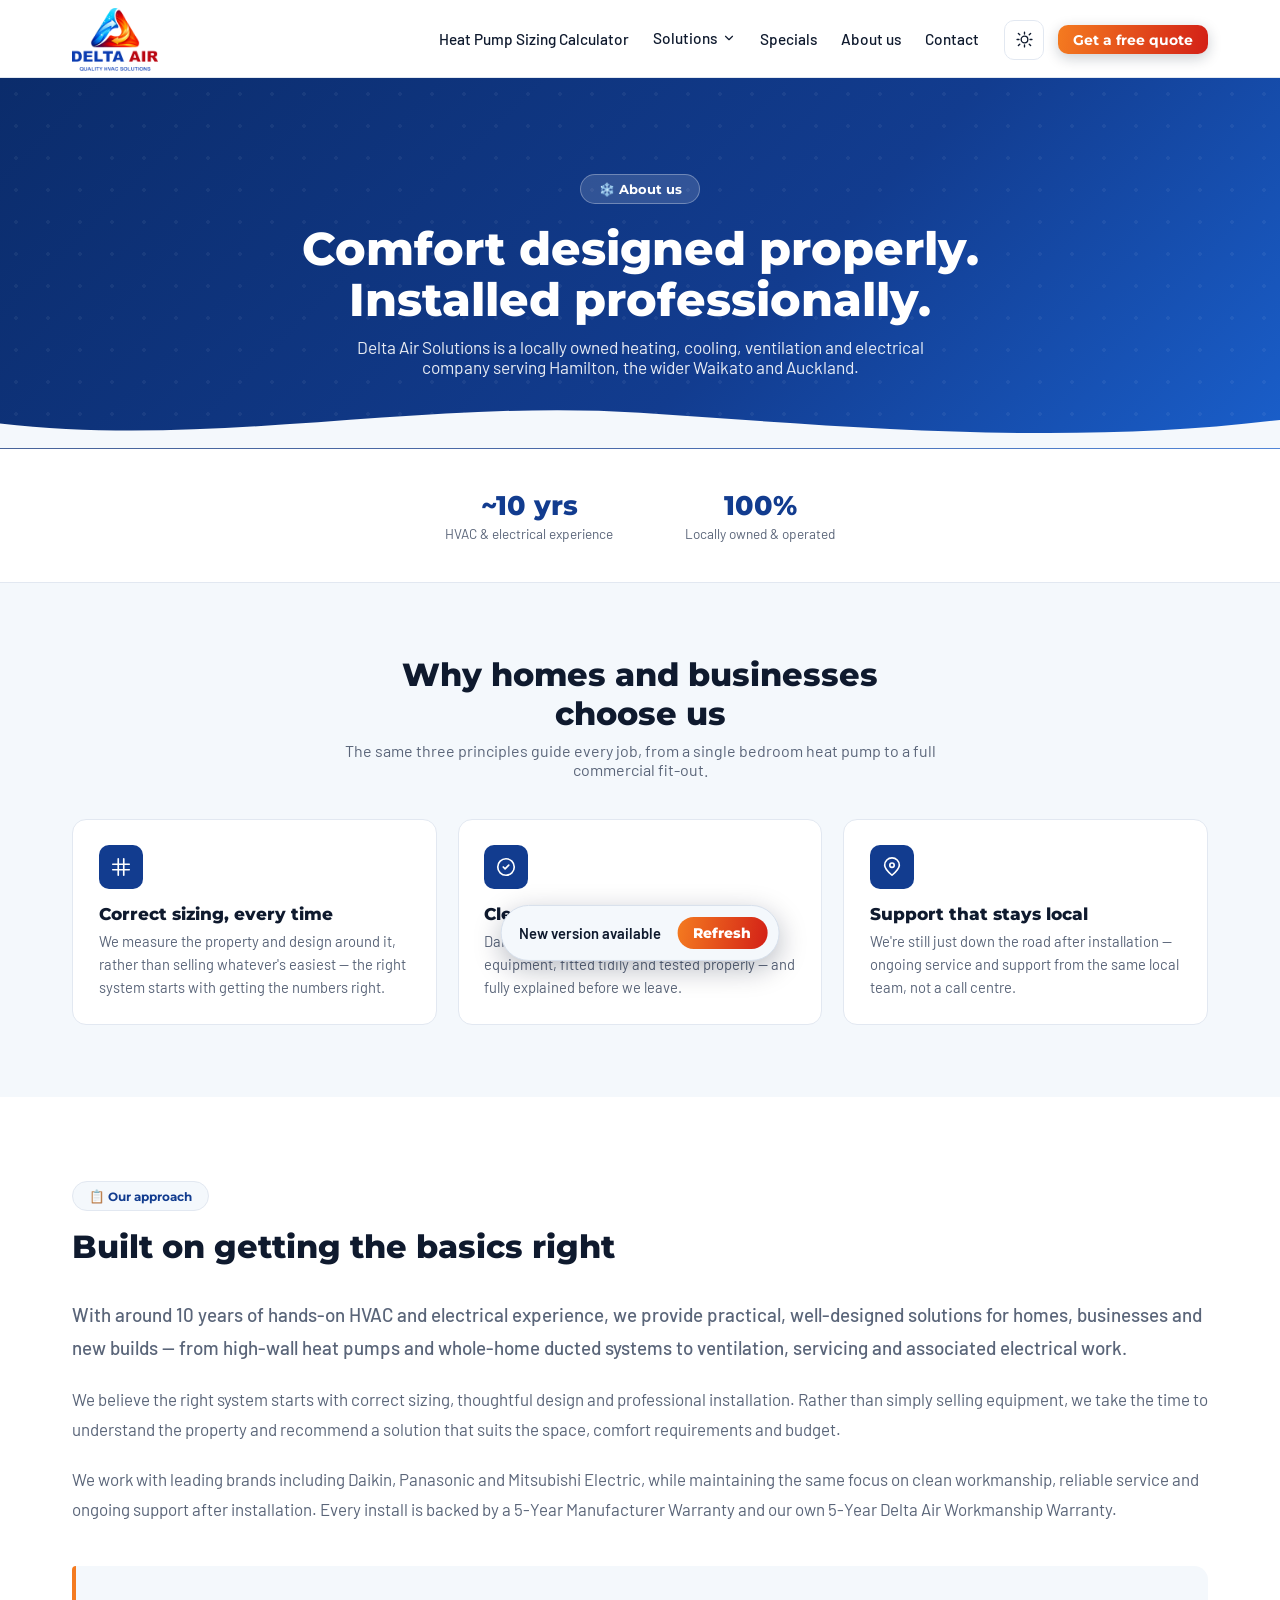
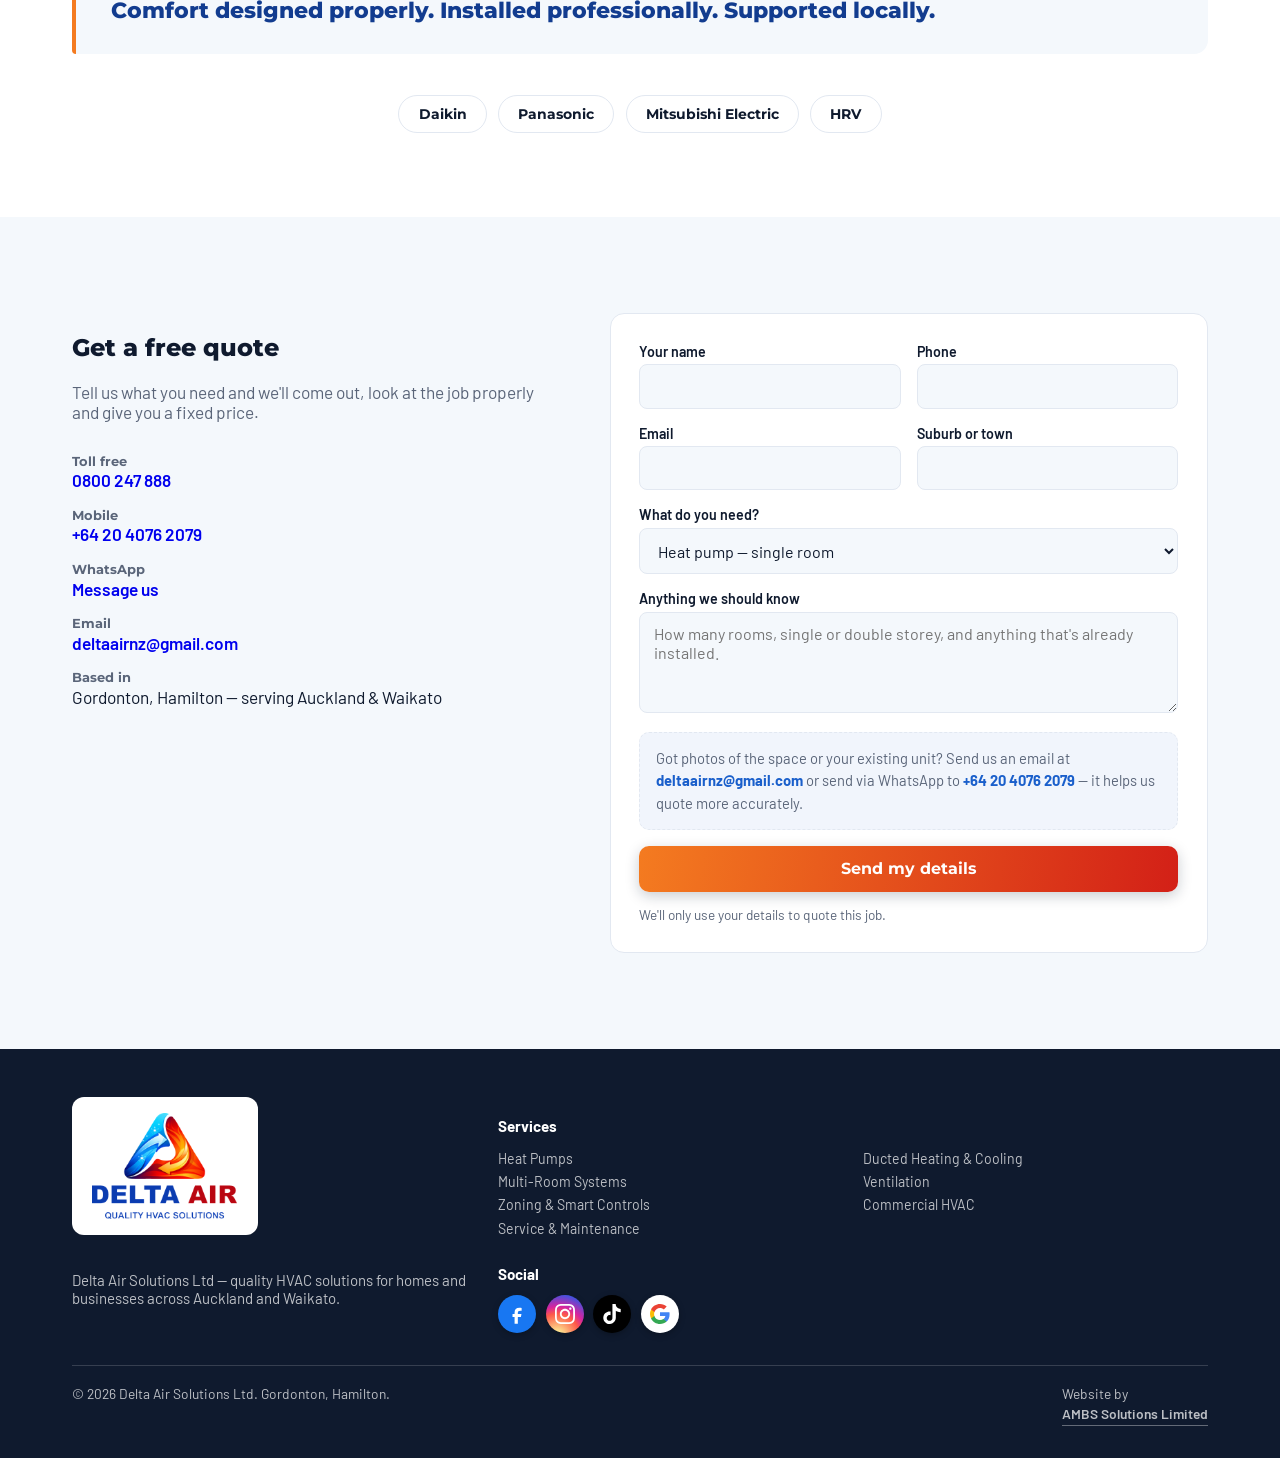
==== about.html @ 7c29ee6e "Add files via upload" ====
<!DOCTYPE html>
<html lang="en">
<head>
<meta charset="UTF-8">
<meta name="viewport" content="width=device-width, initial-scale=1.0, viewport-fit=cover">
<title>About Delta Air Solutions — Local HVAC Experts, Auckland & Waikato</title>
<meta name="description" content="Locally owned heating, cooling and ventilation company serving Hamilton, the wider Waikato and Auckland. Correct sizing, clean installs and local support.">
<link rel="preconnect" href="https://fonts.googleapis.com">
<link rel="preconnect" href="https://fonts.gstatic.com" crossorigin>
<link href="https://fonts.googleapis.com/css2?family=Montserrat:wght@600;700;800&family=Barlow:wght@400;500;600;700&display=swap" rel="stylesheet">
<link rel="icon" type="image/png" href="[data-uri]">
<link rel="apple-touch-icon" href="[data-uri]">
<style>
  :root{
    --ink:#0F1A2E; --muted:#5A6579; --bg:#F4F8FC; --card:#FFFFFF; --line:#E2E8F1;
    /* These three were declared ONLY inside the dark-mode blocks, so in light
       mode they resolved to nothing: the footer lost its navy background and
       its white text landed on the near-white page, and 33 surface usages had
       no colour. Light values must exist in the base :root, as on index. */
    --footer:#0F1A2E; --surface:#FFFFFF; --surface-2:#F4F8FC;
    --blue-900:#0B2C6B; --blue-800:#123C8F; --blue-600:#1A5FCB; --blue-400:#4FB2EE;
    --red-600:#D32017; --orange-500:#F47B20; --orange-400:#FBA01C;
  }
  *{box-sizing:border-box}
  /* height:100% caps the page at the viewport and breaks position:sticky
     on the header and promo bar — min-height keeps the layout intent. */
  html,body{min-height:100%}
  body{margin:0;background:var(--bg);color:var(--ink);font-family:'Barlow',system-ui,-apple-system,sans-serif;-webkit-font-smoothing:antialiased}
  h1,h2,h3{font-family:'Montserrat',system-ui,sans-serif;font-weight:800}
  .wrap{max-width:900px;margin:0 auto;padding:0 22px}
  .wrap--narrow{max-width:720px}

  .topbar{display:flex;align-items:center;justify-content:space-between;padding:1rem 1.2rem;background:#fff;border-bottom:1px solid var(--line)}
  .topbar .brand{display:flex;align-items:center;gap:.6rem;text-decoration:none;color:var(--ink);font-family:'Montserrat',sans-serif;font-weight:800;font-size:1.05rem}
  .topbar .brand img{width:32px;height:32px;border-radius:6px}
  .topbar .home-link{font-family:'Montserrat',sans-serif;font-weight:700;font-size:.88rem;color:var(--blue-600);text-decoration:none}
  .topbar .home-link:hover{text-decoration:underline}

  /* Hero */
  .about-hero{position:relative;overflow:hidden;background:linear-gradient(135deg,var(--blue-900),var(--blue-800) 60%,var(--blue-600));color:#fff;padding:clamp(56px,9vw,96px) 0 clamp(50px,7vw,72px);text-align:center}
  .about-hero__decor{position:absolute;inset:0;background-image:radial-gradient(rgba(255,255,255,.1) 2px,transparent 2px);background-size:32px 32px;opacity:.5;pointer-events:none}
  .about-hero__inner{position:relative}
  .about-hero__kicker{display:inline-flex;align-items:center;gap:.4rem;background:rgba(255,255,255,.14);border:1px solid rgba(255,255,255,.3);border-radius:999px;padding:.4rem 1.1rem;font-family:'Montserrat',sans-serif;font-weight:700;font-size:.8rem;margin-bottom:1.2rem}
  .about-hero h1{font-size:clamp(2rem,5vw,2.9rem);color:#fff;margin:0 0 .7rem;line-height:1.1}
  .about-hero p{font-size:1.08rem;color:rgba(255,255,255,.9);max-width:58ch;margin:0 auto}
  .about-wave{position:absolute;left:0;bottom:0;display:block;width:100%;height:auto}

  /* Stats strip */
  .stats-strip{background:var(--card);border-bottom:1px solid var(--line);padding:clamp(28px,4vw,40px) 0}
  /* Auto-fits however many stats are present, so the row stays centred
     rather than leaving empty columns. */
  .stats-grid{display:flex;flex-wrap:wrap;justify-content:center;gap:clamp(1.8rem,6vw,4.5rem);text-align:center}
  .stat-item b{display:block;font-family:'Montserrat',sans-serif;font-weight:800;font-size:clamp(1.3rem,2.6vw,1.7rem);color:var(--blue-800)}
  .stat-item span{display:block;font-size:.85rem;color:var(--muted);margin-top:.2rem}
  @media(max-width:700px){.stats-grid{grid-template-columns:repeat(2,1fr);gap:1.6rem 1rem}}

  /* Why us grid */
  .why-us{background:var(--bg);padding:clamp(48px,7vw,72px) 0}
  .why-us__head{text-align:center;max-width:600px;margin:0 auto clamp(28px,4vw,40px)}
  .why-us__head h2{font-size:clamp(1.5rem,3.2vw,2rem);margin:0 0 .5rem}
  .why-us__head p{color:var(--muted);margin:0;font-size:1rem}
  .why-grid{display:grid;grid-template-columns:repeat(3,1fr);gap:1.3rem}
  .why-card{background:var(--card);border:1px solid var(--line);border-radius:14px;padding:1.6rem;text-align:left;transition:border-color .15s,box-shadow .15s,transform .12s}
  .why-card:hover{border-color:var(--blue-400);box-shadow:0 10px 24px rgba(11,44,107,.08);transform:translateY(-2px)}
  .why-card__icon{width:44px;height:44px;border-radius:10px;background:var(--blue-800);color:#fff;display:grid;place-items:center;margin-bottom:.9rem}
  .why-card__icon svg{width:22px;height:22px}
  .why-card h3{font-size:1.05rem;margin:0 0 .4rem}
  .why-card p{margin:0;color:var(--muted);font-size:.92rem;line-height:1.55}
  @media(max-width:760px){.why-grid{grid-template-columns:1fr}}

  /* Story */
  .about-story{background:var(--card);padding:clamp(56px,8vw,84px) 0}
  .about-story__head{text-align:left;max-width:600px;margin:0 0 clamp(24px,3.4vw,32px)}
  .about-story__kicker{display:inline-flex;align-items:center;gap:.4rem;background:var(--bg);border:1px solid var(--line);border-radius:999px;padding:.4rem 1rem;font-family:'Montserrat',sans-serif;font-weight:700;font-size:.78rem;color:var(--blue-800);margin-bottom:1rem}
  .about-story__head h2{font-size:clamp(1.5rem,3.2vw,2rem);margin:0}
  .about-story p{font-size:1.06rem;line-height:1.75;color:var(--ink);margin:0 0 1.3rem}
  .about-story p:first-of-type{font-size:1.18rem;font-weight:500;color:var(--blue-900)}

  .about-tagline{position:relative;font-family:'Montserrat',sans-serif;font-weight:800;font-size:clamp(1.1rem,2.4vw,1.35rem);color:var(--blue-800);text-align:left;margin:2.6rem 0;padding:1.8rem 1.8rem 1.8rem 2.2rem;background:var(--bg);border-left:4px solid var(--orange-500);border-radius:4px 14px 14px 4px;line-height:1.4}

  .brands-row{display:flex;flex-wrap:wrap;gap:.7rem;justify-content:center;margin:2.2rem 0 0}
  .brands-row span{display:flex;align-items:center;gap:.4rem;font-family:'Montserrat',sans-serif;font-weight:700;font-size:.9rem;background:var(--card);border:1px solid var(--line);border-radius:999px;padding:.55rem 1.2rem;color:var(--ink)}

  /* CTA band */
  .about-cta{background:linear-gradient(120deg,var(--blue-900),var(--blue-800));color:#fff;text-align:center;padding:clamp(48px,7vw,72px) 0}
  .about-cta h2{color:#fff;font-size:clamp(1.4rem,3vw,1.9rem);margin:0 0 .6rem}
  .about-cta p{color:rgba(255,255,255,.85);margin:0 0 1.6rem;font-size:1rem}
  .about-cta__btn{display:inline-block;font-family:'Montserrat',sans-serif;font-weight:800;font-size:1rem;color:#fff;background:linear-gradient(100deg,#F47B20,#D32017);padding:1rem 2.2rem;border-radius:10px;text-decoration:none;box-shadow:0 10px 24px rgba(211,32,23,.35);transition:transform .12s ease}
  .about-cta__btn:hover{transform:translateY(-2px)}
  .about-cta__phone{display:block;margin:1.1rem 0 0 0!important;font-size:.92rem;color:rgba(255,255,255,.75)}
  .about-cta__phone a{color:#fff;font-weight:700;text-decoration:none}
  .about-cta__phone a:hover{text-decoration:underline}

/* ===== Header / nav (shared with the homepage) ===== */
.header{position:sticky;top:0;z-index:50;background:rgba(255,255,255,.95);backdrop-filter:blur(10px);border-bottom:1px solid var(--line)}

/* a little breathing room under the logo on laptop/desktop */
.header__bar{display:flex;align-items:center;gap:1.4rem;padding:.5rem 22px .4rem;max-width:var(--wrap);margin:0 auto}

/* Daikin heat pump giveaway — promo bar */
.giveaway-fab{
  position:fixed;right:1.1rem;bottom:1.1rem;z-index:80;
  display:flex;align-items:center;gap:.6rem;
  background:linear-gradient(100deg,var(--red-600),var(--orange-500));color:#fff;
  font-family:"Montserrat",sans-serif;
  padding:.7rem 1.1rem;border-radius:999px;text-decoration:none;
  box-shadow:0 10px 26px rgba(211,32,23,.4);
  animation:fabPulse 2.6s ease-in-out infinite, fabShake 6s ease-in-out infinite;
  transition:transform .15s ease,box-shadow .15s ease;
}
.giveaway-fab:hover{transform:translateY(-3px) !important;box-shadow:0 14px 30px rgba(211,32,23,.48)}
.giveaway-fab__icon{font-size:1.4rem;line-height:1;display:inline-block;animation:fabIconWiggle 1.8s ease-in-out infinite}
.giveaway-fab__body{display:flex;flex-direction:column;gap:.05rem;line-height:1.15}
.giveaway-fab__text{font-weight:800;font-size:.86rem;white-space:nowrap}
.giveaway-fab__countdown{font-weight:700;font-size:.72rem;color:#FFE7B8;white-space:nowrap}
@keyframes fabPulse{0%,100%{box-shadow:0 10px 26px rgba(211,32,23,.4)}50%{box-shadow:0 10px 26px rgba(211,32,23,.4),0 0 0 9px rgba(211,32,23,.16)}}
@keyframes fabShake{0%,88%,100%{transform:rotate(0)}90%{transform:rotate(-4deg)}92%{transform:rotate(4deg)}94%{transform:rotate(-3deg)}96%{transform:rotate(3deg)}98%{transform:rotate(0)}}
@keyframes fabIconWiggle{0%,100%{transform:rotate(0) scale(1)}50%{transform:rotate(-8deg) scale(1.08)}}
@media(prefers-reduced-motion:reduce){.giveaway-fab,.giveaway-fab__icon{animation:none}}
@media(max-width:480px){
  .giveaway-fab{right:.8rem;bottom:.8rem;padding:.6rem .95rem}
  .giveaway-fab__icon{font-size:1.2rem}
  .giveaway-fab__text{font-size:.78rem}
  .giveaway-fab__countdown{font-size:.66rem}
}
.brand{display:flex;align-items:center;text-decoration:none;flex:0 0 auto}
.brand__logo{display:block;width:135px;height:63px;background:var(--logo) left center/contain no-repeat}
.nav{display:flex;gap:1.5rem;margin-left:auto}
.nav a{font-weight:500;font-size:.96rem;color:var(--ink);text-decoration:none;padding:.3rem 0;border-bottom:2px solid transparent}
.nav a:hover{border-bottom-color:var(--orange-500)}
.nav__drop{position:relative;pointer-events:none}
.nav__panel-back{display:none}
.nav__drop > *{pointer-events:auto}
.nav__drop-btn{display:inline-flex;align-items:center;gap:.3rem;font-family:inherit;font-weight:500;font-size:.96rem;line-height:1.65;color:var(--ink);background:none;border:none;border-bottom:2px solid transparent;padding:.3rem 0;cursor:pointer}
.nav__drop-btn:hover{border-bottom-color:var(--orange-500)}
.nav__chev{width:14px;height:14px;transition:transform .2s ease;flex:0 0 auto}
.nav__drop.is-open .nav__chev{transform:rotate(180deg)}
.nav__panel{
  position:absolute;top:calc(100% + 14px);left:50%;transform:translateX(-50%) translateY(-6px);
  background:var(--surface);border:1px solid var(--line);border-radius:12px;
  box-shadow:0 16px 34px rgba(3,12,36,.16);padding:.5rem;min-width:230px;
  display:flex;flex-direction:column;gap:.1rem;
  opacity:0;pointer-events:none;transition:opacity .18s ease,transform .18s ease;z-index:60;
}
.nav__drop.is-open .nav__panel{opacity:1;pointer-events:auto;transform:translateX(-50%) translateY(0)}
.nav__panel a{padding:.55rem .7rem;border-radius:8px;font-size:.92rem;color:var(--ink);text-decoration:none;border-bottom:none!important;font-weight:500}
.nav__panel a:hover{background:var(--surface-2);color:var(--blue-600)}
.header__cta{display:flex;align-items:center;gap:.85rem}
.header__cta .btn{padding:.4rem .95rem;font-size:.85rem}
.header__call{display:grid;place-items:center;width:34px;height:34px;border-radius:50%;border:2px solid var(--line);color:var(--blue-800);text-decoration:none;transition:background .18s,border-color .18s,color .18s;flex:0 0 auto;animation:callFlash 2s ease-in-out infinite}
@keyframes callFlash{
  0%,100%{box-shadow:0 0 0 0 rgba(26,95,203,.45);border-color:var(--line)}
  50%{box-shadow:0 0 0 7px rgba(26,95,203,0);border-color:var(--blue-600)}
}
@media(prefers-reduced-motion:reduce){.header__call{animation:none}}
.header__call:hover{background:var(--blue-800);border-color:var(--blue-800);color:#fff;animation:none}
.header__call svg{width:16px;height:16px;fill:currentColor}
.burger{display:none;background:none;border:1px solid var(--line);border-radius:8px;padding:.45rem .7rem;font-size:1.1rem;cursor:pointer}
@media(max-width:980px){
  /* On mobile the Solutions item opens a slide-in submenu rather than an
     accordion, so point the chevron right (">") instead of down. */
  .nav__chev{transform:rotate(-90deg)}
  .nav__drop.is-open .nav__chev{transform:rotate(-90deg)}
  .nav{
    display:flex;order:3;width:100%;flex-direction:column;align-items:center;gap:0;
    max-height:0;opacity:0;overflow:hidden;
    transition:max-height .8s cubic-bezier(.4,0,.2,1),opacity .6s ease,padding-bottom .8s ease;
    padding-bottom:0;
  }
  /* Overlay the open menu rather than letting it expand the sticky header.
     Expanding in-flow grew the header ~250px, which pushed page content down
     and shifted the visitor's scroll position whenever they opened the menu
     part-way down the page. */
  .nav.is-open{
    max-height:calc(100vh - 100%);opacity:1;padding-bottom:.5rem;
    position:absolute;left:0;right:0;top:100%;
    background:rgba(255,255,255,.98);backdrop-filter:blur(10px);
    border-bottom:1px solid var(--line);
    box-shadow:0 18px 32px rgba(3,14,40,.16);
    overflow-y:auto;z-index:55;
  }
  .nav > a, .nav > .nav__drop{
    width:100%;text-align:center;padding:.7rem 0;border-bottom:1px solid var(--line);
    opacity:0;transform:translateY(-16px);
  }
  .nav.is-open > a, .nav.is-open > .nav__drop{animation:navDrop .6s cubic-bezier(.2,.8,.2,1) forwards}
  .nav.is-open > *:nth-child(1){animation-delay:.15s}
  .nav.is-open > *:nth-child(2){animation-delay:.28s}
  .nav.is-open > *:nth-child(3){animation-delay:.41s}
  .nav.is-open > *:nth-child(4){animation-delay:.54s}
  .nav.is-open > *:nth-child(5){animation-delay:.67s}
  .nav.is-open > *:nth-child(6){animation-delay:.80s}
  .nav__drop-btn{width:100%;justify-content:center;padding:.7rem 0}
  .nav > .nav__drop{border-bottom:none;padding:0;position:static}
  .nav__drop .nav__drop-btn{border-bottom:1px solid var(--line)}
  .nav__panel{
    position:static;transform:none!important;box-shadow:none;border:none;border-radius:0;
    background:var(--surface-2);min-width:0;padding:0;
    max-height:0;opacity:1;overflow:hidden;transition:max-height .4s ease;
  }
  .nav__drop.is-open .nav__panel{max-height:400px}
  .nav__panel a{text-align:center;border-radius:0;padding:.65rem 0;border-bottom:1px solid var(--line)!important}
  .nav__panel-back{display:none;width:100%;align-items:center;justify-content:center;gap:.4rem;background:none;border:none;border-bottom:1px solid var(--line);padding:.75rem 0;font-family:inherit;font-weight:700;font-size:.92rem;color:var(--blue-600);cursor:pointer}
  .nav__panel-back svg{width:16px;height:16px}
  /* Mobile drill-down: tapping "Solutions" replaces the main menu with the
     full Solutions submenu (plus the Back button above), rather than an
     inline accordion — tap Back to return to the main menu. */
  .nav.submenu-active > a, .nav.submenu-active > .nav__drop > .nav__drop-btn{display:none!important}
  .nav.submenu-active .nav__panel{
    display:flex!important;flex-direction:column;max-height:none!important;overflow:visible!important;
    position:static!important;width:100%;opacity:1!important;pointer-events:auto!important;
  }
  .nav.submenu-active .nav__panel a{display:block;width:100%}
  .nav.submenu-active .nav__panel-back{display:flex}
  @keyframes navDrop{
    from{opacity:0;transform:translateY(-16px)}
    to{opacity:1;transform:translateY(0)}
  }
  .header__bar{flex-wrap:wrap;gap:.7rem}
  .header__cta{margin-left:auto}
  .header__cta .btn{display:none}
  .burger{display:block;margin-left:.2rem}
  .brand__logo{width:106px;height:50px}
}

@media (prefers-color-scheme: dark){
html:not([data-theme="light"]){
    --ink:#E9EFF7;
    --muted:#97A6BC;
    --line:#22314C;
    --surface:#0B1220;
    --surface-2:#111B2C;
    --footer:#060B14;
  }
html:not([data-theme="light"]) body{background:var(--surface)}
html:not([data-theme="light"]) .header{background:rgba(11,18,32,.92);border-bottom-color:var(--line)}
html:not([data-theme="light"]) .header__call{border-color:var(--line);color:#9CC6FF}
html:not([data-theme="light"]) .header__call:hover{background:#9CC6FF;border-color:#9CC6FF;color:#0B1220}
html:not([data-theme="light"]) .burger{color:var(--ink);border-color:var(--line)}
html:not([data-theme="light"]) /* cards and panels */
  .hero__card, html:not([data-theme="light"]) .offer, html:not([data-theme="light"]) .form, html:not([data-theme="light"]) .revs__arrow, html:not([data-theme="light"]) .brands span, html:not([data-theme="light"]) .cards span{background:#121D31;border-color:var(--line);color:var(--ink)}
html:not([data-theme="light"]) .hero__card .price, html:not([data-theme="light"]) .offer .price{color:#9CC6FF}
html:not([data-theme="light"]) .offer:nth-child(2) .price{color:#FF9A5A}
html:not([data-theme="light"]) .field input, html:not([data-theme="light"]) .field select, html:not([data-theme="light"]) .field textarea{background:#0D1626;border-color:var(--line);color:var(--ink)}
html:not([data-theme="light"]) .field input:focus, html:not([data-theme="light"]) .field select:focus, html:not([data-theme="light"]) .field textarea:focus{background:#121D31}
html:not([data-theme="light"]) .revs__arrow{color:#9CC6FF}
html:not([data-theme="light"]) .revs__arrow:hover{background:#9CC6FF;border-color:#9CC6FF;color:#0B1220}
html:not([data-theme="light"]) .form__ok{background:#11301F;border-color:#245C3A;color:#B6F0C9}
html:not([data-theme="light"]) a{color:#9CC6FF}

  }

/* ===== About page dark mode ===== */
@media (prefers-color-scheme: dark){
html:not([data-theme="light"]) body{background:var(--surface);color:var(--ink)}
html:not([data-theme="light"]) .stats-strip{background:var(--surface-2);border-bottom-color:var(--line)}
html:not([data-theme="light"]) .stat-item b{color:#9CC6FF}
html:not([data-theme="light"]) .stat-item span{color:var(--muted)}
html:not([data-theme="light"]) .why-card, html:not([data-theme="light"]) .about-story__card{background:var(--surface-2);border-color:var(--line)}
html:not([data-theme="light"]) .why-card h3, html:not([data-theme="light"]) .about-story h2, html:not([data-theme="light"]) .why h2{color:var(--ink)}
html:not([data-theme="light"]) .why-card p, html:not([data-theme="light"]) .about-story p{color:var(--muted)}
html:not([data-theme="light"]) .nav__panel{background:var(--surface-2);border-color:var(--line);box-shadow:0 18px 38px rgba(0,0,0,.55)}
html:not([data-theme="light"]) .nav__panel a{color:var(--ink)}
html:not([data-theme="light"]) .nav.is-open{background:var(--surface-2);border-bottom-color:var(--line)}
html:not([data-theme="light"]) .nav a, html:not([data-theme="light"]) .nav__drop-btn{color:var(--ink)}
}

/* Header logo (background image, copied from the homepage) */
.brand__logo{display:block;width:135px;height:63px;background:var(--logo) left center/contain no-repeat}
/* Dark mode: the why-us and story sections kept light backgrounds. */
@media (prefers-color-scheme: dark){
html:not([data-theme="light"]) .why-us{background:var(--surface)}
html:not([data-theme="light"]) .why-us__head h2{color:var(--ink)}
html:not([data-theme="light"]) .why-us__head p{color:var(--muted)}
html:not([data-theme="light"]) .why-us__card, html:not([data-theme="light"]) .why-us .card{background:var(--surface-2);border-color:var(--line)}
html:not([data-theme="light"]) .why-us__card h3{color:var(--ink)}
html:not([data-theme="light"]) .why-us__card p{color:var(--muted)}
html:not([data-theme="light"]) .about-story{background:var(--surface-2)}
html:not([data-theme="light"]) .about-story h2{color:var(--ink)}
html:not([data-theme="light"]) .about-story p{color:var(--muted)}
}

/* "New version available" banner */
.update-bar{
  position:fixed;left:50%;bottom:18px;transform:translateX(-50%) translateY(140%);
  z-index:200;display:flex;align-items:center;gap:1rem;
  background:var(--ink);color:#fff;border-radius:999px;
  padding:.7rem .7rem .7rem 1.1rem;box-shadow:0 14px 34px rgba(3,12,36,.35);
  font-size:.92rem;max-width:calc(100% - 32px);
  transition:transform .4s cubic-bezier(.2,.8,.2,1);
}
.update-bar.is-visible{transform:translateX(-50%) translateY(0)}
.update-bar span{white-space:nowrap;overflow:hidden;text-overflow:ellipsis}
.update-bar button{
  flex:0 0 auto;background:var(--orange-500);color:#fff;border:0;border-radius:999px;
  font-family:"Montserrat",sans-serif;font-weight:700;font-size:.86rem;
  padding:.5rem 1rem;cursor:pointer;transition:background .2s;
}
.update-bar button:hover{background:var(--orange-400)}

/* ===== Mobile nav panel — dark mode ==================================
   The open menu kept a near-white background while the links went light,
   leaving the items almost invisible with the page showing through. */
@media (prefers-color-scheme: dark){
html:not([data-theme="light"]) .nav.is-open{
    background:#111B2C!important;
    border-bottom-color:#22314C!important;
    box-shadow:0 18px 32px rgba(0,0,0,.6)!important;
  }
html:not([data-theme="light"]) .nav.is-open > a, html:not([data-theme="light"]) .nav.is-open > .nav__drop > .nav__drop-btn{color:#E9EFF7!important}
html:not([data-theme="light"]) .nav > a, html:not([data-theme="light"]) .nav > .nav__drop{border-bottom-color:#22314C!important}
html:not([data-theme="light"]) .nav__panel{background:#111B2C!important;border-color:#22314C!important}
html:not([data-theme="light"]) .nav__panel a{color:#E9EFF7!important}
html:not([data-theme="light"]) .nav__panel-back{color:#9CC6FF!important;border-bottom-color:#22314C!important}
}

/* The open mobile menu kept a white background in dark mode while the link
   text went light — leaving the items nearly invisible with page content
   showing through. */
@media (prefers-color-scheme: dark){
html:not([data-theme="light"]) .nav.is-open{background:var(--surface-2)!important;border-bottom-color:var(--line)!important}
html:not([data-theme="light"]) .nav a, html:not([data-theme="light"]) .nav__drop-btn{color:var(--ink)!important}
html:not([data-theme="light"]) .nav__panel{background:var(--surface-2)!important;border-color:var(--line)!important}
html:not([data-theme="light"]) .nav__panel a{color:var(--ink)!important}
html:not([data-theme="light"]) .nav__panel-back{color:#9CC6FF!important}
html:not([data-theme="light"]) .nav > a, html:not([data-theme="light"]) .nav > .nav__drop{border-bottom-color:var(--line)!important}
}
/* mobile nav must be dark — marker */

/* "Install app" sits in the menu rather than the header bar — browsers bury
   their own install prompt, and the header had no room for another button.
   Hidden until the browser confirms the page is actually installable. */
.nav__install{display:none!important;align-items:center;gap:.4rem;color:var(--blue-600)!important;font-weight:700}
.nav__install.is-ready{display:inline-flex!important}
@media(max-width:980px){.nav__install.is-ready{display:block!important;width:100%;text-align:center}}
@media (prefers-color-scheme: dark){
html:not([data-theme="light"]) .nav__install{color:#9CC6FF!important}}

/* Promo banner (shared with the homepage) */
.giveaway-carousel{color:#fff;transition:background .5s ease;position:sticky;top:72px;z-index:49}
.giveaway-carousel{top:70px}
.giveaway-carousel[data-scheme="orange"]{background:linear-gradient(100deg,var(--red-600),var(--orange-500))}
.giveaway-carousel[data-scheme="blue"]{background:linear-gradient(100deg,var(--blue-900),var(--blue-600))}
.giveaway-carousel__inner{display:flex;align-items:center;justify-content:center;gap:1.4rem;flex-wrap:nowrap;padding:.5rem 22px;text-align:center;min-height:0}
.giveaway-carousel__viewport{flex:1 1 auto;min-width:0;overflow:hidden}
.giveaway-carousel__marquee{display:flex;width:max-content;will-change:transform;animation:giveawayMarquee 38s linear infinite}
.giveaway-carousel:hover .giveaway-carousel__marquee{animation-play-state:paused}
.giveaway-carousel__strip{
  display:inline-flex;align-items:center;flex:0 0 auto;white-space:nowrap;
  font-family:"Montserrat",sans-serif;font-weight:600;font-size:.98rem;line-height:1;
}
.giveaway-carousel__strip{font-weight:700}
.giveaway-carousel__strip b{font-weight:700}
.giveaway-carousel__sep{display:inline-block;width:4.5rem}
.giveaway-carousel__marquee{animation:none}
.giveaway-carousel__cta{font-family:"Montserrat",sans-serif;font-weight:800;font-size:.9rem;color:var(--red-600);background:#fff;text-decoration:none;white-space:nowrap;flex:0 0 auto;padding:.42rem 1.05rem;border-radius:999px;box-shadow:0 3px 10px rgba(0,0,0,.22);transition:transform .15s ease,box-shadow .15s ease;animation:ctaFlash 1.6s ease-in-out infinite}
.giveaway-carousel__cta{animation:none}
.giveaway-carousel__cta:hover{transform:translateY(-1px);box-shadow:0 5px 14px rgba(0,0,0,.28)}
.giveaway-carousel[data-scheme="blue"] .giveaway-carousel__cta{background:linear-gradient(100deg,#F47B20,#D32017);color:#fff}
.giveaway-carousel.is-hidden{display:none}
  .giveaway-carousel__inner{padding:.42rem 10px;gap:.6rem}
  .giveaway-carousel__strip{font-size:.8rem}
  .giveaway-carousel__cta{font-size:.8rem;padding:.38rem .75rem}
  .giveaway-carousel__strip{font-size:.72rem}
  .giveaway-carousel__cta{font-size:.72rem;padding:.34rem .65rem}
  .giveaway-carousel__inner{gap:.4rem}
  .giveaway-carousel__strip{font-size:.66rem}
  .giveaway-carousel__cta{font-size:.66rem;padding:.3rem .55rem}
.giveaway-carousel__clock{
  flex:0 0 auto;display:inline-flex;align-items:center;gap:.25rem;
  font-family:"Barlow",monospace;font-weight:700;font-size:.76rem;
  color:#fff;background:rgba(0,0,0,.2);
  border:1px solid rgba(255,255,255,.3);border-radius:999px;
  padding:.2rem .55rem;white-space:nowrap;letter-spacing:.01em;
}
.giveaway-carousel__clock{font-size:.66rem;padding:.16rem .4rem}
.giveaway-carousel__clock{font-size:.6rem;padding:.14rem .32rem;gap:.15rem}
.giveaway-carousel__clock{font-size:.55rem;padding:.12rem .28rem}
  .giveaway-carousel__cta{background:#1A5FCB;color:#fff;box-shadow:0 3px 10px rgba(0,0,0,.35)}
  .giveaway-carousel[data-scheme="blue"] .giveaway-carousel__cta{background:linear-gradient(100deg,#F47B20,#D32017);color:#fff}
  html:not([data-theme="dark"]) .giveaway-carousel__cta{background:#fff;color:var(--red-600);box-shadow:0 3px 10px rgba(0,0,0,.22)}
.giveaway-carousel__clock{
  font-family:"Montserrat",sans-serif!important;
  font-size:.86rem!important;font-weight:700!important;
  font-variant-numeric:tabular-nums;
}
.giveaway-carousel__cta{font-size:.86rem;font-weight:700}
.giveaway-carousel__strip{font-size:.8rem;font-weight:700}
.giveaway-carousel__strip b{font-size:inherit;font-weight:700}
  .giveaway-carousel__clock{font-size:.66rem!important}
  .giveaway-carousel__cta{font-size:.72rem}
  .giveaway-carousel__strip{font-size:.7rem}
  .giveaway-carousel__strip b{font-size:inherit}
  .giveaway-carousel__clock{font-size:.6rem!important}
  .giveaway-carousel__cta{font-size:.64rem}
  .giveaway-carousel__strip{font-size:.64rem}
  .giveaway-carousel__strip b{font-size:inherit}
  .giveaway-carousel__inner{gap:.5rem;padding-left:12px;padding-right:12px}
  .giveaway-carousel__clock{font-size:.62rem!important;padding:.12rem .38rem!important;gap:.12rem}
  .giveaway-carousel__cta{font-size:.68rem;padding:.3rem .6rem}
  .giveaway-carousel__strip{font-size:.76rem}
  .giveaway-carousel__inner{gap:.38rem;padding-left:10px;padding-right:10px}
  .giveaway-carousel__clock{font-size:.58rem!important;padding:.1rem .3rem!important}
  .giveaway-carousel__cta{font-size:.62rem;padding:.26rem .5rem}
  .giveaway-carousel__strip{font-size:.72rem}
.giveaway-carousel__strip{
  font-family:"Montserrat","Helvetica Neue",Arial,sans-serif!important;
  font-weight:700!important;
  -webkit-text-size-adjust:100%!important;
  text-size-adjust:100%!important;
}
.giveaway-carousel__strip b,
.giveaway-carousel__strip span{
  font-family:inherit!important;
  font-size:inherit!important;
  font-weight:inherit!important;
  font-style:normal!important;
}
    var sep = '<span class="giveaway-carousel__sep"></span>';
    var html = '';
    for (var i = 0; i < messages.length; i++) {
      var m = messages[i];
      html += (typeof m === 'function' ? m() : m) + sep;
    }
@media(max-width:1023px){.giveaway-carousel{top:70px}}
@media(prefers-reduced-motion:reduce){.giveaway-carousel__marquee{animation:none}}
@media(prefers-reduced-motion:reduce){.giveaway-carousel__cta{animation:none}}
@media(max-width:780px){.giveaway-carousel__clock{font-size:.66rem;padding:.16rem .4rem}}
@media(max-width:520px){.giveaway-carousel__clock{font-size:.6rem;padding:.14rem .32rem;gap:.15rem}}
@media(max-width:400px){.giveaway-carousel__clock{font-size:.55rem;padding:.12rem .28rem}}
@media (prefers-color-scheme: light){
  html:not([data-theme="dark"]) .giveaway-carousel__cta{background:#fff;color:var(--red-600);box-shadow:0 3px 10px rgba(0,0,0,.22)}
}

/* The phone icon is a mobile convenience — on desktop the number is in the
   footer and contact section, so it only adds clutter beside the CTA. */
@media(min-width:981px){
  .header__call{display:none!important}
}
/* phone icon is mobile-only — marker */

/* Promo bar — re-declared last so the homepage values win over any
   earlier page-specific overrides, keeping the bar identical
   across every page. */
.giveaway-carousel{color:#fff;transition:background .5s ease;position:sticky;top:72px;z-index:49}

@media(max-width:1023px){.giveaway-carousel{top:70px}}
.giveaway-carousel[data-scheme="orange"]{background:linear-gradient(100deg,var(--red-600),var(--orange-500))}

.giveaway-carousel[data-scheme="blue"]{background:linear-gradient(100deg,var(--blue-900),var(--blue-600))}

.giveaway-carousel__inner{display:flex;align-items:center;justify-content:center;gap:1.4rem;flex-wrap:nowrap;padding:.5rem 22px;text-align:center;min-height:0}

.giveaway-carousel__viewport{flex:1 1 auto;min-width:0;overflow:hidden}

.giveaway-carousel__marquee{display:flex;width:max-content;will-change:transform;animation:giveawayMarquee 38s linear infinite}

.giveaway-carousel:hover .giveaway-carousel__marquee{animation-play-state:paused}

.giveaway-carousel__strip{
  display:inline-flex;align-items:center;flex:0 0 auto;white-space:nowrap;
  font-family:"Montserrat",sans-serif;font-weight:600;font-size:.98rem;line-height:1;
}

.giveaway-carousel__strip{font-weight:700}

.giveaway-carousel__strip b{font-weight:700}

.giveaway-carousel__sep{display:inline-block;width:4.5rem}

@media(prefers-reduced-motion:reduce){.giveaway-carousel__marquee{animation:none}}
.giveaway-carousel__cta{font-family:"Montserrat",sans-serif;font-weight:800;font-size:.9rem;color:var(--red-600);background:#fff;text-decoration:none;white-space:nowrap;flex:0 0 auto;padding:.42rem 1.05rem;border-radius:999px;box-shadow:0 3px 10px rgba(0,0,0,.22);transition:transform .15s ease,box-shadow .15s ease;animation:ctaFlash 1.6s ease-in-out infinite}

@media(prefers-reduced-motion:reduce){.giveaway-carousel__cta{animation:none}}
.giveaway-carousel__cta:hover{transform:translateY(-1px);box-shadow:0 5px 14px rgba(0,0,0,.28)}

.giveaway-carousel[data-scheme="blue"] .giveaway-carousel__cta{background:linear-gradient(100deg,#F47B20,#D32017);color:#fff}

.giveaway-carousel.is-hidden{display:none}

@media(max-width:640px){
  .giveaway-carousel__inner{padding:.42rem 10px;gap:.6rem}
  
.giveaway-carousel__strip{font-size:.8rem}
  
.giveaway-carousel__cta{font-size:.8rem;padding:.38rem .75rem}
}
@media(max-width:360px){
  .giveaway-carousel__strip{font-size:.72rem}
  
.giveaway-carousel__cta{font-size:.72rem;padding:.34rem .65rem}
}
@media(max-width:330px){
  .giveaway-carousel__inner{gap:.4rem}
  
.giveaway-carousel__strip{font-size:.66rem}
  
.giveaway-carousel__cta{font-size:.66rem;padding:.3rem .55rem}
}
.giveaway-carousel__clock{
  flex:0 0 auto;display:inline-flex;align-items:center;gap:.25rem;
  font-family:"Barlow",monospace;font-weight:700;font-size:.76rem;
  color:#fff;background:rgba(0,0,0,.2);
  border:1px solid rgba(255,255,255,.3);border-radius:999px;
  padding:.2rem .55rem;white-space:nowrap;letter-spacing:.01em;
}

@media(max-width:780px){.giveaway-carousel__clock{font-size:.66rem;padding:.16rem .4rem}}
@media(max-width:520px){.giveaway-carousel__clock{font-size:.6rem;padding:.14rem .32rem;gap:.15rem}}
@media(max-width:400px){.giveaway-carousel__clock{font-size:.55rem;padding:.12rem .28rem}}
@media (prefers-color-scheme: dark){
html:not([data-theme="light"]) .giveaway-carousel__cta{background:#1A5FCB;color:#fff;box-shadow:0 3px 10px rgba(0,0,0,.35)}
html:not([data-theme="light"]) .giveaway-carousel[data-scheme="blue"] .giveaway-carousel__cta{background:linear-gradient(100deg,#F47B20,#D32017);color:#fff}
}
@media (prefers-color-scheme: light){
  html:not([data-theme="dark"]) .giveaway-carousel__cta{background:#fff;color:var(--red-600);box-shadow:0 3px 10px rgba(0,0,0,.22)}
}
.giveaway-carousel__clock{
  font-family:"Montserrat",sans-serif!important;
  font-size:.86rem!important;font-weight:700!important;
  font-variant-numeric:tabular-nums;
}

.giveaway-carousel__cta{font-size:.86rem;font-weight:700}

.giveaway-carousel__strip{font-size:.8rem;font-weight:700}

.giveaway-carousel__strip b{font-size:inherit;font-weight:700}

@media(max-width:780px){
  .giveaway-carousel__clock{font-size:.66rem!important}
  
.giveaway-carousel__cta{font-size:.72rem}
  
.giveaway-carousel__strip{font-size:.7rem}
  
.giveaway-carousel__strip b{font-size:inherit}
}
@media(max-width:520px){
  .giveaway-carousel__clock{font-size:.6rem!important}
  
.giveaway-carousel__cta{font-size:.64rem}
  
.giveaway-carousel__strip{font-size:.64rem}
  
.giveaway-carousel__strip b{font-size:inherit}
}
@media(max-width:560px){
  .giveaway-carousel__inner{gap:.5rem;padding-left:12px;padding-right:12px}
  
.giveaway-carousel__clock{font-size:.62rem!important;padding:.12rem .38rem!important;gap:.12rem}
  
.giveaway-carousel__cta{font-size:.68rem;padding:.3rem .6rem}
  
.giveaway-carousel__strip{font-size:.76rem}
}
@media(max-width:400px){
  .giveaway-carousel__inner{gap:.38rem;padding-left:10px;padding-right:10px}
  
.giveaway-carousel__clock{font-size:.58rem!important;padding:.1rem .3rem!important}
  
.giveaway-carousel__cta{font-size:.62rem;padding:.26rem .5rem}
  
.giveaway-carousel__strip{font-size:.72rem}
}
.giveaway-carousel__strip{
  font-family:"Montserrat","Helvetica Neue",Arial,sans-serif!important;
  font-weight:700!important;
  -webkit-text-size-adjust:100%!important;
  text-size-adjust:100%!important;
}

.giveaway-carousel__strip b,
.giveaway-carousel__strip span{
  font-family:inherit!important;
  font-size:inherit!important;
  font-weight:inherit!important;
  font-style:normal!important;
}


    var sep = '<span class="giveaway-carousel__sep"></span>';
    var html = '';
    for (var i = 0; i < messages.length; i++) {
      var m = messages[i];
      html += (typeof m === 'function' ? m() : m) + sep;
    }
    
/* About used a narrower content width than the rest of the site */
:root{ --wrap:1180px; }

/* Pin the pill and button geometry to the homepage values — page CSS
   was giving them different padding, so the bar sat shorter. */
.giveaway-carousel .giveaway-carousel__cta{font-family:"Montserrat",sans-serif;font-weight:800;font-size:.9rem;color:var(--red-600);background:#fff;text-decoration:none;white-space:nowrap;flex:0 0 auto;padding:.42rem 1.05rem;border-radius:999px;box-shadow:0 3px 10px rgba(0,0,0,.22);transition:transform .15s ease,box-shadow .15s ease;animation:ctaFlash 1.6s ease-in-out infinite}
.giveaway-carousel .giveaway-carousel__clock{
  flex:0 0 auto;display:inline-flex;align-items:center;gap:.25rem;
  font-family:"Barlow",monospace;font-weight:700;font-size:.76rem;
  color:#fff;background:rgba(0,0,0,.2);
  border:1px solid rgba(255,255,255,.3);border-radius:999px;
  padding:.2rem .55rem;white-space:nowrap;letter-spacing:.01em;
}

/* Page-level link/button styles kept altering the pill padding, so the bar
   rendered a few px shorter than the homepage. Fix the geometry outright. */
.giveaway-carousel .giveaway-carousel__inner{min-height:36px}
.giveaway-carousel .giveaway-carousel__cta{
  padding:.42rem 1.05rem!important;line-height:1.45!important;min-height:0!important;
  display:inline-flex!important;align-items:center!important;border-radius:999px!important;
}
.giveaway-carousel .giveaway-carousel__clock{
  padding:.2rem .55rem!important;line-height:1.45!important;min-height:0!important;
}

/* Final: one fixed height for the bar and its controls on every page. */
.giveaway-carousel .giveaway-carousel__inner{min-height:38px;align-items:center}
.giveaway-carousel .giveaway-carousel__cta{height:30px!important;padding:0 1rem!important}
.giveaway-carousel .giveaway-carousel__clock{height:24px!important;padding:0 .55rem!important}
@media(max-width:560px){
  .giveaway-carousel .giveaway-carousel__cta{height:26px!important;padding:0 .7rem!important}
  .giveaway-carousel .giveaway-carousel__clock{height:22px!important;padding:0 .4rem!important}
}

/* The marquee keyframes did not come across with the banner CSS, so the
   animation was assigned but had nothing to run. */
@keyframes giveawayMarquee{from{transform:translateX(0)}to{transform:translateX(-50%)}}

/* The promo bar must span the same width on every page — About in particular
   was using a 900px content wrapper, which squeezed the scrolling message
   into far less space than the homepage. */
/* About has its own narrower .wrap (900px) for body copy; the promo bar
   must still span the full site width like every other page. */
.giveaway-carousel > .wrap,
.giveaway-carousel .giveaway-carousel__inner{max-width:1180px!important;width:100%}

/* Promo bar width — declared last, with an id selector so it beats any
   page-specific .wrap rule (About caps body copy at 900px). */
#giveawayCarousel .wrap{max-width:1180px!important;width:100%!important}
#giveawayCarousel .giveaway-carousel__viewport{flex:1 1 auto!important}

/* Promo bar spans the full site width on every page (About caps its body
   .wrap at 900px, which was squeezing the scrolling message). */
#giveawayCarousel .wrap{max-width:1180px!important;width:100%!important}

/* Logo image and CTA button styles were missing here, so the header
   showed no logo and a plain underlined link instead of the button. */
:root{
  /* --logo now lives in shared.css */
}
.btn{display:inline-flex;align-items:center;justify-content:center;gap:.5rem;font-family:"Montserrat",sans-serif;font-weight:700;font-size:.97rem;padding:.85rem 1.5rem;border-radius:10px;border:2px solid transparent;text-decoration:none;cursor:pointer;transition:transform .12s ease,box-shadow .12s ease,background .2s}
.btn--hot{background:linear-gradient(100deg,#F47B20,#D32017);color:#fff;box-shadow:0 6px 18px rgba(211,32,23,.26)}
.header .brand__logo{background:var(--logo) left center/contain no-repeat;display:block;width:135px;height:63px}
@media(max-width:980px){.header .brand__logo{width:106px;height:50px}}

/* ===== Critical chrome fixes (also in shared.css) ====================
   Duplicated inline so the page still renders correctly if shared.css
   is unavailable — e.g. previewing this file on its own. */
.nav a,.nav__drop-btn{line-height:1.65!important;display:inline-flex;align-items:center}
.nav__drop-btn{padding-top:.3rem;padding-bottom:.3rem}
@media(min-width:981px){
  .hero__inner{align-items:start}
  .hero__card{margin-top:0}
}
.about-story h2,.why-us__head h2,.why-us__card h3{color:var(--ink)}
.about-story p,.why-us__head p,.why-us__card p,.stat-item span{color:var(--muted)}
.stat-item b{color:var(--blue-800)}

/* ===== Header in dark mode =========================================
   The header kept its white background while the rest of the page went
   dark, which left a bright band across the top and a hard black seam
   where it met the promo bar. */
@media (prefers-color-scheme: dark){
html:not([data-theme="light"]) .header{
    background:rgba(11,18,32,.95)!important;
    border-bottom-color:var(--line)!important;
  }
html:not([data-theme="light"]) .header__bar{background:transparent!important}
html:not([data-theme="light"]) .burger{border-color:var(--line)!important;color:var(--ink)!important;background:transparent!important}
html:not([data-theme="light"]) .header__call{border-color:var(--line)!important;color:#9CC6FF!important}
html:not([data-theme="light"]) .header__call:hover{background:var(--blue-600)!important;border-color:var(--blue-600)!important;color:#fff!important}
html:not([data-theme="light"]) .nav a, html:not([data-theme="light"]) .nav__drop-btn{color:var(--ink)!important}
html:not([data-theme="light"]) body{background:var(--surface)}
}

/* Mobile menu items centred (fallback if shared.css is absent) */
@media(max-width:980px){
  .nav > a,.nav > .nav__drop,.nav__install{
    width:100%!important;text-align:center!important;
    display:block!important;
  }
  .nav > .nav__drop > .nav__drop-btn{
    width:100%!important;justify-content:center!important;
  }
}


/* The promo bar's sticky offset (72px) was larger than the header's actual
   height on tablet and mobile (65px), leaving a strip of page showing
   between the two as you scroll. Match the offset to the real height. */

/* Brand pills kept a white background in dark mode while the text went
   light, leaving white-on-white. Give them the dark surface instead. */
@media (prefers-color-scheme: dark){
html:not([data-theme="light"]) .brands span, html:not([data-theme="light"]) .brands-row span, html:not([data-theme="light"]) .cards span, html:not([data-theme="light"]) .about-brands span, html:not([data-theme="light"]) .why-us .brands span{
    background:var(--surface-2)!important;
    border-color:var(--line)!important;
    color:var(--ink)!important;
  }
}

/* The CTA carried a red-tinted glow behind an orange gradient, which read as
   a second colour bleeding out around the edges rather than as a shadow.
   A neutral shadow gives the same lift without the colour halo. */
.btn--hot{
  box-shadow:0 4px 14px rgba(15,26,46,.22)!important;
}
.btn--hot:hover{
  box-shadow:0 6px 18px rgba(15,26,46,.28)!important;
}

/* Brand gradient restored (orange into red). The red *glow* behind the
   button is what was removed — the shadow is neutral, with a subtle inner
   highlight so the button still reads as embossed. */
.btn--hot{
  background:linear-gradient(100deg,#F47B20,#D32017)!important;
  box-shadow:0 4px 14px rgba(15,26,46,.24),
             inset 0 1px 0 rgba(255,255,255,.28)!important;
}
.btn--hot:hover{
  background:linear-gradient(100deg,#F58B2E,#E0311F)!important;
  box-shadow:0 6px 18px rgba(15,26,46,.30),
             inset 0 1px 0 rgba(255,255,255,.34)!important;
}

/* Gradient stays within the orange family — the previous orange-to-red ramp
   left a visibly red edge that read as a second colour. */
.btn--hot,
a.btn--hot,
button.btn--hot,
.header .btn--hot,
.hero__actions .btn--hot{
  background-image:linear-gradient(100deg,#F47B20,#D32017)!important;
  background-color:#EA6A1A!important;
  box-shadow:0 4px 14px rgba(15,26,46,.22)!important;
}
.btn--hot:hover{
  background-image:linear-gradient(100deg,#F98A2E,#E03226)!important;
}

/* The button carries a 2px transparent border. With background-clip at its
   default (border-box) the solid fill paints under that border and shows as
   a darker strip down the left edge. Clip to the padding box and drop the
   solid colour so only the gradient renders. */
/* No border at all, rather than a transparent one. A transparent border with
   padding-box clipping showed the page through it as a white ring; with
   border-box clipping it showed the fill as a dark strip. Removing it avoids
   both. */
.btn--hot,
a.btn--hot,
button.btn--hot{
  border:0!important;
  background-color:transparent!important;
  background-clip:border-box!important;
}

/* Sticky header + promo bar, hardened.
   position:sticky silently fails if any ancestor has overflow other than
   visible, or if html/body are height-constrained — both of which have bitten
   this site already. Pin the chain explicitly so it holds on every browser. */
/* No overflow on html/body: any value other than visible can silently
   disable position:sticky for descendants in some browsers. */
html,body{overflow:visible;min-height:100%;height:auto}
body{position:relative}
main,.app-wrap,.app{overflow:visible!important}
.header{position:sticky!important;top:0!important;z-index:60!important}
.giveaway-carousel{position:sticky!important;z-index:59!important}
@supports (position:-webkit-sticky){
  .header{position:-webkit-sticky!important;top:0!important}
  .giveaway-carousel{position:-webkit-sticky!important}
}

/* Dark mode: the intro paragraph in the narrow wrap kept a deep-blue colour
   that is unreadable on a dark background. Covered in shared.css, duplicated
   here so it still holds if that file is unavailable. */
@media (prefers-color-scheme: dark){
html:not([data-theme="light"]) .wrap--narrow p, html:not([data-theme="light"]) .about-story p, html:not([data-theme="light"]) .why-us__head p, html:not([data-theme="light"]) .why-card p, html:not([data-theme="light"]) .why-us__card p{color:var(--muted)!important}
html:not([data-theme="light"]) .wrap--narrow h2, html:not([data-theme="light"]) .about-story h2, html:not([data-theme="light"]) .why-card h3, html:not([data-theme="light"]) .why-us__card h3{color:var(--ink)!important}
}

/* The scrolling marquee is ~1638px wide by design; it must be clipped by its
   viewport. On solutions/calculator it was escaping, which made the whole
   page horizontally scrollable — that sideways scroll is what made the
   sticky header appear to drift away. */
#giveawayCarousel{overflow:hidden!important;max-width:100vw}
#giveawayCarousel .giveaway-carousel__viewport{overflow:hidden!important;min-width:0}
#giveawayCarousel .wrap{overflow:hidden}

/* Show the full hint wherever it fits — the shortened variants were kicking
   in earlier than necessary on phones. */
@media(max-width:820px){
  .hpunit__hint-full{display:inline!important}
  .hpunit__hint-mid,.hpunit__hint-short{display:none!important}
}
@media(max-width:345px){
  .hpunit__hint-full{display:none!important}
  .hpunit__hint-mid{display:inline!important}
}

/* The "new version available" bar had dark text on a dark panel in dark mode. */

/* Contact form + footer styles (shared with solutions) */
.wrap{width:100%;max-width:var(--wrap);margin:0 auto;padding:0 22px}
.section{padding:clamp(54px,7.5vw,96px) 0}
.section--tint{background:var(--surface-2)}
.lede{font-size:1.08rem;color:var(--muted);max-width:62ch}
.head{max-width:60ch;margin-bottom:2.4rem}
.head h2{margin-bottom:.6rem}
.btn{display:inline-flex;align-items:center;justify-content:center;gap:.5rem;font-family:"Montserrat",sans-serif;font-weight:700;font-size:.97rem;padding:.85rem 1.5rem;border-radius:10px;border:2px solid transparent;text-decoration:none;cursor:pointer;transition:transform .12s ease,box-shadow .12s ease,background .2s}
.btn--hot{background:linear-gradient(100deg,#F47B20,#D32017);color:#fff;box-shadow:0 6px 18px rgba(211,32,23,.26)}
.btn--hot:hover{transform:translateY(-2px)}
.btn--cool{background:linear-gradient(100deg,var(--blue-800),var(--blue-600));color:#fff;box-shadow:0 6px 18px rgba(18,60,143,.24)}
.btn--cool:hover{transform:translateY(-2px)}
.btn--ghost{background:transparent;border-color:var(--line);color:var(--ink)}
.btn--ghost:hover{border-color:var(--blue-600);color:var(--blue-800)}
.header{position:sticky;top:0;z-index:50;background:rgba(255,255,255,.95);backdrop-filter:blur(10px);border-bottom:1px solid var(--line)}
/* a little breathing room under the logo on laptop/desktop */
.header__bar{display:flex;align-items:center;gap:1.4rem;padding:.5rem 22px .4rem;max-width:var(--wrap);margin:0 auto}
.header__cta{display:flex;align-items:center;gap:.85rem}
.header__cta .btn{padding:.4rem .95rem;font-size:.85rem}
.header__call{display:grid;place-items:center;width:34px;height:34px;border-radius:50%;border:2px solid var(--line);color:var(--blue-800);text-decoration:none;transition:background .18s,border-color .18s,color .18s;flex:0 0 auto;animation:callFlash 2s ease-in-out infinite}
@media(prefers-reduced-motion:reduce){.header__call{animation:none}}
.header__call:hover{background:var(--blue-800);border-color:var(--blue-800);color:#fff;animation:none}
.header__call svg{width:16px;height:16px;fill:currentColor}
@media(max-width:980px){
  /* On mobile the Solutions item opens a slide-in submenu rather than an
     accordion, so point the chevron right (">") instead of down. */
  .nav__chev{transform:rotate(-90deg)}
  .nav__drop.is-open .nav__chev{transform:rotate(-90deg)}
  .nav{
    display:flex;order:3;width:100%;flex-direction:column;align-items:center;gap:0;
    max-height:0;opacity:0;overflow:hidden;
    transition:max-height .8s cubic-bezier(.4,0,.2,1),opacity .6s ease,padding-bottom .8s ease;
    padding-bottom:0;
  }
  /* Overlay the open menu rather than letting it expand the sticky header.
     Expanding in-flow grew the header ~250px, which pushed page content down
     and shifted the visitor's scroll position whenever they opened the menu
     part-way down the page. */
  .nav.is-open{
    max-height:calc(100vh - 100%);opacity:1;padding-bottom:.5rem;
    position:absolute;left:0;right:0;top:100%;
    background:rgba(255,255,255,.98);backdrop-filter:blur(10px);
    border-bottom:1px solid var(--line);
    box-shadow:0 18px 32px rgba(3,14,40,.16);
    overflow-y:auto;z-index:55;
  }
  .nav > a, .nav > .nav__drop{
    width:100%;text-align:center;padding:.7rem 0;border-bottom:1px solid var(--line);
    opacity:0;transform:translateY(-16px);
  }
  .nav.is-open > a, .nav.is-open > .nav__drop{animation:navDrop .6s cubic-bezier(.2,.8,.2,1) forwards}
  .nav.is-open > *:nth-child(1){animation-delay:.15s}
  .nav.is-open > *:nth-child(2){animation-delay:.28s}
  .nav.is-open > *:nth-child(3){animation-delay:.41s}
  .nav.is-open > *:nth-child(4){animation-delay:.54s}
  .nav.is-open > *:nth-child(5){animation-delay:.67s}
  .nav.is-open > *:nth-child(6){animation-delay:.80s}
  .nav__drop-btn{width:100%;justify-content:center;padding:.7rem 0}
  .nav > .nav__drop{border-bottom:none;padding:0;position:static}
  .nav__drop .nav__drop-btn{border-bottom:1px solid var(--line)}
  .nav__panel{
    position:static;transform:none!important;box-shadow:none;border:none;border-radius:0;
    background:var(--surface-2);min-width:0;padding:0;
    max-height:0;opacity:1;overflow:hidden;transition:max-height .4s ease;
  }
  .nav__drop.is-open .nav__panel{max-height:400px}
  .nav__panel a{text-align:center;border-radius:0;padding:.65rem 0;border-bottom:1px solid var(--line)!important}
  .nav__panel-back{display:none;width:100%;align-items:center;justify-content:center;gap:.4rem;background:none;border:none;border-bottom:1px solid var(--line);padding:.75rem 0;font-family:inherit;font-weight:700;font-size:.92rem;color:var(--blue-600);cursor:pointer}
  .nav__panel-back svg{width:16px;height:16px}
  /* Mobile drill-down: tapping "Solutions" replaces the main menu with the
     full Solutions submenu (plus the Back button above), rather than an
     inline accordion — tap Back to return to the main menu. */
  .nav.submenu-active > a, .nav.submenu-active > .nav__drop > .nav__drop-btn{display:none!important}
  .nav.submenu-active .nav__panel{
    display:flex!important;flex-direction:column;max-height:none!important;overflow:visible!important;
    position:static!important;width:100%;opacity:1!important;pointer-events:auto!important;
  }
  .nav.submenu-active .nav__panel a{display:block;width:100%}
  .nav.submenu-active .nav__panel-back{display:flex}
  @keyframes navDrop{
    from{opacity:0;transform:translateY(-16px)}
    to{opacity:1;transform:translateY(0)}
  }
  .header__bar{flex-wrap:wrap;gap:.7rem}
  .header__cta{margin-left:auto}
  .header__cta .btn{display:none}
  .burger{display:block;margin-left:.2rem}
  .brand__logo{width:106px;height:50px}
}
.hero .btn--ghost{border-color:rgba(255,255,255,.5);color:#fff}
.hero .btn--ghost:hover{border-color:#fff;background:rgba(255,255,255,.1)}
.hero .btn--hot{transition:background .4s ease,transform .12s ease,box-shadow .12s ease}
/* Hero CTAs always contrast against whichever background is showing —
   orange buttons on the blue (cooling) background, blue buttons on the
   orange (heating) background — instead of blending into it. */
.hero[data-mode="heating"] .hero__actions .btn--hot{background:linear-gradient(100deg,var(--blue-800),var(--blue-600));box-shadow:0 6px 18px rgba(18,60,143,.35)}
.hero[data-mode="heating"] .hero__actions .btn--ghost{border-color:rgba(111,200,255,.75)}
.hero[data-mode="heating"] .hero__actions .btn--ghost:hover{border-color:#fff;background:rgba(111,200,255,.15)}
.hero[data-mode="cooling"] .hero__actions .btn--hot{background:linear-gradient(100deg,#F47B20,#D32017);box-shadow:0 6px 18px rgba(211,32,23,.35)}
.hero[data-mode="cooling"] .hero__actions .btn--ghost{border-color:rgba(255,178,110,.8)}
.hero[data-mode="cooling"] .hero__actions .btn--ghost:hover{border-color:#fff;background:rgba(255,178,110,.15)}
.tick{color:var(--orange-500);font-weight:700}
@media(max-width:700px){
  .hpunit__air{display:block;width:380px;height:150px;top:calc(100% - 8px);--travel:82px;--depth:165px}
  .hpunit__air{width:340px;margin-left:-170px;height:150px;--travel:80px}
  .hero__inner{padding:1.4rem 0 2.4rem;gap:1.6rem}
  .hero h1{font-size:clamp(1.85rem,7.4vw,2.35rem)}
  .hpunit{margin-bottom:.8rem}
  /* Legacy sizing from the original toggle design — scoped so it no longer
     overrides the room-temperature +/- buttons, which set their own size. */
  .toggle button:not(.toggle__step){width:34px;height:32px}
  .toggle__brand{width:26px;height:21px}
  .hero__sub{font-size:1rem;margin:.75rem 0 1.15rem}
  .hero__actions{gap:.6rem}
  .hero__actions .btn{flex:1 1 100%;padding:.8rem 1.2rem}
  .hero__marks{margin-top:1.4rem;padding-top:.8rem}
  .hero__marks span{font-size:.82rem;padding-right:.7rem;margin-right:.7rem}
  .hero__stars{font-size:.92rem}
}
/* Offers */
.offers{display:grid;grid-template-columns:repeat(2,1fr);gap:1.6rem}
.offers--3{grid-template-columns:repeat(3,1fr)}
.offer{border:1px solid var(--line);border-radius:14px;padding:1.8rem;background:#fff;border-top:5px solid var(--blue-600);display:flex;flex-direction:column}
.offer:nth-child(2){border-top-color:var(--orange-500)}
.offer__badge{display:inline-block;font-family:"Montserrat",sans-serif;font-weight:800;font-size:.68rem;letter-spacing:.02em;text-transform:uppercase;padding:.4rem .7rem;border-radius:6px;margin-bottom:1rem;align-self:flex-start}
.offer__badge--urgent{background:var(--red-600);color:#fff}
.offer__badge--launch{background:var(--orange-500);color:#fff}
.offer__kicker{font-size:.9rem;font-weight:600;color:var(--muted);margin-bottom:.3rem}
.offer .price{font-family:"Montserrat";font-weight:800;font-size:3.1rem;line-height:1;color:var(--blue-900);margin:.7rem 0 .2rem}
.offer:nth-child(2) .price{color:var(--red-600)}
.offer .price sup{font-size:1.1rem;top:-1.1em}
.offer .price small{display:inline-block;font-size:1rem;font-weight:700;color:var(--muted)}
.offer ul{list-style:none;margin:1.1rem 0 1.3rem;padding:0}
.offer li{display:flex;gap:.55rem;padding:.4rem 0;font-size:.97rem;border-bottom:1px solid var(--line)}
.offer li:last-child{border-bottom:0}
.offer .btn{margin-top:auto}
@media(max-width:1000px){.offers--3{grid-template-columns:repeat(2,1fr)}}
@media(max-width:860px){.offers{grid-template-columns:1fr}}
.calc-promo .btn--hot{flex:0 0 auto}
@media(max-width:720px){
  .calc-promo{padding:2.2rem 0}
  .calc-promo__inner{text-align:center;justify-content:center}
  .calc-promo__text{min-width:100%}
  .calc-promo .btn--hot{width:100%}
}
@media(max-width:720px){.avail__inner{text-align:center;justify-content:center}.avail .btn{width:100%}}
.promise .wrap{position:relative;z-index:2}
/* Contact */
.contact{display:grid;grid-template-columns:.9fr 1.1fr;gap:3rem}
.contact__detail dt{font-family:"Montserrat";font-weight:700;font-size:.8rem;color:var(--muted);margin-bottom:.1rem}
.contact__detail dd{margin:0 0 1.1rem;font-size:1.08rem}
.contact__detail a{text-decoration:none;font-weight:600}
.form{background:#fff;border:1px solid var(--line);border-radius:14px;padding:1.8rem}
.field{margin-bottom:1rem}
.field label{display:block;font-size:.89rem;font-weight:600;margin-bottom:.3rem}
.field input,.field select,.field textarea{width:100%;font-family:inherit;font-size:1rem;padding:.72rem .85rem;border:1px solid var(--line);border-radius:8px;background:var(--surface-2);color:var(--ink)}
.field input:focus,.field select:focus,.field textarea:focus{background:#fff;border-color:var(--blue-600);outline:none;box-shadow:0 0 0 3px rgba(26,95,203,.15)}
.field--row{display:grid;grid-template-columns:1fr 1fr;gap:1rem}
.form__note{font-size:.85rem;color:var(--muted);margin:.9rem 0 0}
.form__ok{display:none;background:#E9F7EE;border:1px solid #B7E3C6;color:#14532D;padding:.9rem 1rem;border-radius:8px;margin-bottom:1rem}
.form__ok.is-visible{display:block}
@media(max-width:900px){.contact{grid-template-columns:1fr;gap:2rem}.field--row{grid-template-columns:1fr}}
/* Footer */
.footer{background:var(--footer);color:rgba(255,255,255,.72);padding:3rem 0 2rem;font-size:.94rem}
.footer__grid{display:grid;grid-template-columns:1fr 1.8fr;gap:2rem;margin-bottom:2rem}
.footer h4{font-size:.95rem;color:#fff;margin-bottom:.7rem}
.footer a{color:rgba(255,255,255,.72);text-decoration:none;display:block;padding:.2rem 0}
.footer__contact-item{display:flex;align-items:center;gap:.55rem}
.footer__contact-item svg{width:15px;height:15px;flex:0 0 auto;fill:currentColor;opacity:.85}
.footer__contact-item span{overflow-wrap:anywhere}
.footer__services-list{display:grid;grid-template-columns:1fr 1fr;column-gap:1.2rem}
.footer__services-list a{font-size:.88rem}
.footer a:hover{color:var(--orange-400)}
.footer__logo{display:inline-block;width:186px;height:138px;background:#fff var(--logo) center/78% no-repeat;border-radius:12px;margin-bottom:1.1rem}
.footer__social{display:flex;gap:.6rem;margin-top:0}
.footer__social-heading{font-size:.95rem;color:#fff;margin:1.6rem 0 .7rem}
.footer__social a{width:38px;height:38px;border-radius:50%;display:grid;place-items:center;transition:transform .15s,box-shadow .2s;box-shadow:0 2px 6px rgba(0,0,0,.25)}
.footer__social a:hover{transform:translateY(-2px);box-shadow:0 6px 14px rgba(0,0,0,.35)}
.footer__social a[aria-label*="Facebook"]{background:#1877F2}
.footer__social a[aria-label*="Google"]{background:#fff}
.footer__social a[aria-label*="TikTok"]{background:#000}
.footer__social a[aria-label*="Instagram"]{background:radial-gradient(circle at 30% 107%,#fdf497 0%,#fdf497 5%,#fd5949 45%,#d6249f 60%,#285AEB 90%)}
.footer__social svg{width:20px;height:20px}
.footer__base{border-top:1px solid rgba(255,255,255,.16);padding-top:1.2rem;display:flex;flex-wrap:wrap;gap:1rem;justify-content:space-between;font-size:.86rem}
.footer__credit{display:inline;color:#fff;font-weight:600;text-decoration:none;border-bottom:1px solid rgba(255,255,255,.35);padding:0}
.footer__credit:hover{color:var(--orange-400);border-bottom-color:var(--orange-400)}
@media(max-width:820px){.footer__grid{grid-template-columns:1fr;gap:1.6rem}}
@media(max-width:680px){
  .sol__cards--2,.sol__cards--3,.sol__products{grid-template-columns:1fr}
  .sol__cta .btn{flex:1 1 100%}
}
/* Optional photo upload on the quote form */
.filedrop{display:flex;flex-direction:column;align-items:center;gap:.3rem;padding:1.15rem 1rem;border:2px dashed var(--line);border-radius:12px;cursor:pointer;text-align:center;transition:border-color .15s,background .15s}
.filedrop:hover,.filedrop.is-over{border-color:var(--blue-600);background:rgba(26,95,203,.05)}
.filedrop svg{width:22px;height:22px;color:var(--blue-600)}
.filedrop__text{font-weight:600;font-size:.94rem;color:var(--ink)}
.filedrop__hint{font-size:.8rem;color:var(--muted)}
.filedrop__input{position:absolute;width:1px;height:1px;opacity:0;pointer-events:none}
.filelist{list-style:none;margin:.6rem 0 0;padding:0;display:flex;flex-direction:column;gap:.35rem}
.filelist li{display:flex;align-items:center;gap:.5rem;font-size:.88rem;background:var(--bg);border:1px solid var(--line);border-radius:8px;padding:.4rem .6rem}
.filelist li span{flex:1;overflow:hidden;text-overflow:ellipsis;white-space:nowrap}
.filelist li small{color:var(--muted);flex:0 0 auto}
.filelist button{border:none;background:none;color:var(--muted);cursor:pointer;font-size:1rem;line-height:1;padding:0 .2rem;flex:0 0 auto}
.filelist button:hover{color:var(--red-600)}
.field__err{color:var(--red-600);font-size:.85rem;margin:.45rem 0 0}
html[data-theme="dark"] .filelist li,
html:not([data-theme="light"]) .filelist li{background:var(--surface-2);border-color:var(--line)}
/* The promo bar must span the same width on every page — About in particular
   was using a 900px content wrapper, which squeezed the scrolling message
   into far less space than the homepage. */
.giveaway-carousel .wrap{max-width:1180px!important}
/* Promo bar width — declared last, with an id selector so it beats any
   page-specific .wrap rule (About caps body copy at 900px). */
#giveawayCarousel .wrap{max-width:1180px!important;width:100%!important}
/* Promo bar spans the full site width on every page (About caps its body
   .wrap at 900px, which was squeezing the scrolling message). */
#giveawayCarousel .wrap{max-width:1180px!important;width:100%!important}
/* The CTA carried a red-tinted glow behind an orange gradient, which read as
   a second colour bleeding out around the edges rather than as a shadow.
   A neutral shadow gives the same lift without the colour halo. */
.btn--hot{
  box-shadow:0 4px 14px rgba(15,26,46,.22)!important;
}
.btn--hot:hover{
  box-shadow:0 6px 18px rgba(15,26,46,.28)!important;
}
/* Brand gradient restored (orange into red). The red *glow* behind the
   button is what was removed — the shadow is neutral, with a subtle inner
   highlight so the button still reads as embossed. */
.btn--hot{
  background:linear-gradient(100deg,#F47B20,#D32017)!important;
  box-shadow:0 4px 14px rgba(15,26,46,.24),
             inset 0 1px 0 rgba(255,255,255,.28)!important;
}
.btn--hot:hover{
  background:linear-gradient(100deg,#F58B2E,#E0311F)!important;
  box-shadow:0 6px 18px rgba(15,26,46,.30),
             inset 0 1px 0 rgba(255,255,255,.34)!important;
}
/* Gradient stays within the orange family — the previous orange-to-red ramp
   left a visibly red edge that read as a second colour. */
.btn--hot,
a.btn--hot,
button.btn--hot,
.header .btn--hot,
.hero__actions .btn--hot{
  background-image:linear-gradient(100deg,#F47B20,#D32017)!important;
  background-color:#EA6A1A!important;
  box-shadow:0 4px 14px rgba(15,26,46,.22)!important;
}
.btn--hot:hover{
  background-image:linear-gradient(100deg,#F98A2E,#E03226)!important;
}
/* The button carries a 2px transparent border. With background-clip at its
   default (border-box) the solid fill paints under that border and shows as
   a darker strip down the left edge. Clip to the padding box and drop the
   solid colour so only the gradient renders. */
/* No border at all, rather than a transparent one. A transparent border with
   padding-box clipping showed the page through it as a white ring; with
   border-box clipping it showed the fill as a dark strip. Removing it avoids
   both. */
.btn--hot,
a.btn--hot,
button.btn--hot{
  border:0!important;
  background-color:transparent!important;
  background-clip:border-box!important;
}
.header{position:sticky!important;top:0!important;z-index:60!important}
#giveawayCarousel .wrap{overflow:hidden}
/* The visually-hidden file input was positioned past the right edge, which
   made the whole page horizontally scrollable on phones — and that sideways
   scroll is what made the sticky header look like it drifted off. Hide it
   without giving it any layout width. */
.filedrop__input{
  position:absolute!important;
  width:1px!important;height:1px!important;
  left:0!important;top:0!important;right:auto!important;
  opacity:0!important;pointer-events:none!important;
  overflow:hidden!important;
}

/* The quote form card kept a white background on About while its labels
   switched to the dark-mode light colour, so the headings vanished. */
@media (prefers-color-scheme: dark){
html:not([data-theme="light"]) #contact .form{background:#121D31!important;border-color:var(--line)!important}
html:not([data-theme="light"]) #contact .form label, html:not([data-theme="light"]) #contact .field label{color:var(--ink)!important}
html:not([data-theme="light"]) #contact .form input, html:not([data-theme="light"]) #contact .form select, html:not([data-theme="light"]) #contact .form textarea{
    background:#0D1626!important;border-color:var(--line)!important;color:var(--ink)!important;
  }
html:not([data-theme="light"]) #contact .form input::placeholder, html:not([data-theme="light"]) #contact .form textarea::placeholder{color:var(--muted)!important}
html:not([data-theme="light"]) #contact .form__fine, html:not([data-theme="light"]) #contact .form small{color:var(--muted)!important}
html:not([data-theme="light"]) #contact .filedrop{border-color:var(--line)!important}
html:not([data-theme="light"]) #contact .filedrop__text{color:var(--ink)!important}
html:not([data-theme="light"]) #contact .filedrop__hint{color:var(--muted)!important}
html:not([data-theme="light"]) #contact h2{color:var(--ink)!important}
html:not([data-theme="light"]) #contact .lede, html:not([data-theme="light"]) #contact p{color:var(--muted)!important}
}

/* Update banner: a light panel with dark text in BOTH colour schemes. The
   previous dark-mode treatment wasn't winning, leaving near-white text on a
   white panel. Fixing the colours outright avoids the conflict. */
.update-bar,
#updateBar{
  background:#F4F8FC!important;
  border:1px solid #D7E0EC!important;
  color:#0F1A2E!important;
  box-shadow:0 8px 28px rgba(3,14,40,.28)!important;
}
.update-bar span,
#updateBar span{color:#0F1A2E!important;font-weight:600}
.update-bar button,
#updateBar button{
  background:linear-gradient(100deg,#F47B20,#D32017)!important;
  color:#fff!important;border:0!important;font-weight:800!important;
}

@media(max-width:560px){
  .update-bar span,#updateBar span{font-size:.9rem}
  .update-bar,#updateBar{gap:.6rem;padding:.7rem .8rem}
}

/* Note replacing the photo upload */
.photo-note{margin:0;font-size:.92rem;line-height:1.55;color:var(--muted);
  background:rgba(26,95,203,.06);border:1px dashed var(--line);border-radius:10px;padding:.85rem 1rem}
.photo-note a{color:var(--blue-600);font-weight:700;text-decoration:none}
.photo-note a:hover{text-decoration:underline}
@media (prefers-color-scheme: dark){
html:not([data-theme="light"]) .photo-note{background:rgba(156,198,255,.07);border-color:var(--line);color:var(--muted)}
html:not([data-theme="light"]) .photo-note a{color:#9CC6FF}
}

/* ===== THEME OVERRIDE: manual dark mode ===== */
html[data-theme="dark"]{
    --ink:#E9EFF7;
    --muted:#97A6BC;
    --line:#22314C;
    --surface:#0B1220;
    --surface-2:#111B2C;
    --footer:#060B14;
  }
html[data-theme="dark"] body{background:var(--surface)}
html[data-theme="dark"] .header{background:rgba(11,18,32,.92);border-bottom-color:var(--line)}
html[data-theme="dark"] .header__call{border-color:var(--line);color:#9CC6FF}
html[data-theme="dark"] .header__call:hover{background:#9CC6FF;border-color:#9CC6FF;color:#0B1220}
html[data-theme="dark"] .burger{color:var(--ink);border-color:var(--line)}
html[data-theme="dark"] /* cards and panels */
  .hero__card, html[data-theme="dark"] .offer, html[data-theme="dark"] .form, html[data-theme="dark"] .revs__arrow, html[data-theme="dark"] .brands span, html[data-theme="dark"] .cards span{background:#121D31;border-color:var(--line);color:var(--ink)}
html[data-theme="dark"] .hero__card .price, html[data-theme="dark"] .offer .price{color:#9CC6FF}
html[data-theme="dark"] .offer:nth-child(2) .price{color:#FF9A5A}
html[data-theme="dark"] .field input, html[data-theme="dark"] .field select, html[data-theme="dark"] .field textarea{background:#0D1626;border-color:var(--line);color:var(--ink)}
html[data-theme="dark"] .field input:focus, html[data-theme="dark"] .field select:focus, html[data-theme="dark"] .field textarea:focus{background:#121D31}
html[data-theme="dark"] .revs__arrow{color:#9CC6FF}
html[data-theme="dark"] .revs__arrow:hover{background:#9CC6FF;border-color:#9CC6FF;color:#0B1220}
html[data-theme="dark"] .form__ok{background:#11301F;border-color:#245C3A;color:#B6F0C9}
html[data-theme="dark"] a{color:#9CC6FF}
html[data-theme="dark"] body{background:var(--surface);color:var(--ink)}
html[data-theme="dark"] .stats-strip{background:var(--surface-2);border-bottom-color:var(--line)}
html[data-theme="dark"] .stat-item b{color:#9CC6FF}
html[data-theme="dark"] .stat-item span{color:var(--muted)}
html[data-theme="dark"] .why-card, html[data-theme="dark"] .about-story__card{background:var(--surface-2);border-color:var(--line)}
html[data-theme="dark"] .why-card h3, html[data-theme="dark"] .about-story h2, html[data-theme="dark"] .why h2{color:var(--ink)}
html[data-theme="dark"] .why-card p, html[data-theme="dark"] .about-story p{color:var(--muted)}
html[data-theme="dark"] .nav__panel{background:var(--surface-2);border-color:var(--line);box-shadow:0 18px 38px rgba(0,0,0,.55)}
html[data-theme="dark"] .nav__panel a{color:var(--ink)}
html[data-theme="dark"] .nav.is-open{background:var(--surface-2);border-bottom-color:var(--line)}
html[data-theme="dark"] .nav a, html[data-theme="dark"] .nav__drop-btn{color:var(--ink)}
html[data-theme="dark"] .why-us{background:var(--surface)}
html[data-theme="dark"] .why-us__head h2{color:var(--ink)}
html[data-theme="dark"] .why-us__head p{color:var(--muted)}
html[data-theme="dark"] .why-us__card, html[data-theme="dark"] .why-us .card{background:var(--surface-2);border-color:var(--line)}
html[data-theme="dark"] .why-us__card h3{color:var(--ink)}
html[data-theme="dark"] .why-us__card p{color:var(--muted)}
html[data-theme="dark"] .about-story{background:var(--surface-2)}
html[data-theme="dark"] .about-story h2{color:var(--ink)}
html[data-theme="dark"] .about-story p{color:var(--muted)}
html[data-theme="dark"] .nav.is-open{
    background:#111B2C!important;
    border-bottom-color:#22314C!important;
    box-shadow:0 18px 32px rgba(0,0,0,.6)!important;
  }
html[data-theme="dark"] .nav.is-open > a, html[data-theme="dark"] .nav.is-open > .nav__drop > .nav__drop-btn{color:#E9EFF7!important}
html[data-theme="dark"] .nav > a, html[data-theme="dark"] .nav > .nav__drop{border-bottom-color:#22314C!important}
html[data-theme="dark"] .nav__panel{background:#111B2C!important;border-color:#22314C!important}
html[data-theme="dark"] .nav__panel a{color:#E9EFF7!important}
html[data-theme="dark"] .nav__panel-back{color:#9CC6FF!important;border-bottom-color:#22314C!important}
html[data-theme="dark"] .nav.is-open{background:var(--surface-2)!important;border-bottom-color:var(--line)!important}
html[data-theme="dark"] .nav a, html[data-theme="dark"] .nav__drop-btn{color:var(--ink)!important}
html[data-theme="dark"] .nav__panel{background:var(--surface-2)!important;border-color:var(--line)!important}
html[data-theme="dark"] .nav__panel a{color:var(--ink)!important}
html[data-theme="dark"] .nav__panel-back{color:#9CC6FF!important}
html[data-theme="dark"] .nav > a, html[data-theme="dark"] .nav > .nav__drop{border-bottom-color:var(--line)!important}
html[data-theme="dark"] .nav__install{color:#9CC6FF!important}
html[data-theme="dark"] .giveaway-carousel__cta{background:#1A5FCB;color:#fff;box-shadow:0 3px 10px rgba(0,0,0,.35)}
html[data-theme="dark"] .giveaway-carousel[data-scheme="blue"] .giveaway-carousel__cta{background:linear-gradient(100deg,#F47B20,#D32017);color:#fff}
html[data-theme="dark"] .header{
    background:rgba(11,18,32,.95)!important;
    border-bottom-color:var(--line)!important;
  }
html[data-theme="dark"] .header__bar{background:transparent!important}
html[data-theme="dark"] .burger{border-color:var(--line)!important;color:var(--ink)!important;background:transparent!important}
html[data-theme="dark"] .header__call{border-color:var(--line)!important;color:#9CC6FF!important}
html[data-theme="dark"] .header__call:hover{background:var(--blue-600)!important;border-color:var(--blue-600)!important;color:#fff!important}
html[data-theme="dark"] .nav a, html[data-theme="dark"] .nav__drop-btn{color:var(--ink)!important}
html[data-theme="dark"] body{background:var(--surface)}
html[data-theme="dark"] .brands span, html[data-theme="dark"] .brands-row span, html[data-theme="dark"] .cards span, html[data-theme="dark"] .about-brands span, html[data-theme="dark"] .why-us .brands span{
    background:var(--surface-2)!important;
    border-color:var(--line)!important;
    color:var(--ink)!important;
  }
html[data-theme="dark"] .wrap--narrow p, html[data-theme="dark"] .about-story p, html[data-theme="dark"] .why-us__head p, html[data-theme="dark"] .why-card p, html[data-theme="dark"] .why-us__card p{color:var(--muted)!important}
html[data-theme="dark"] .wrap--narrow h2, html[data-theme="dark"] .about-story h2, html[data-theme="dark"] .why-card h3, html[data-theme="dark"] .why-us__card h3{color:var(--ink)!important}
html[data-theme="dark"] #contact .form{background:#121D31!important;border-color:var(--line)!important}
html[data-theme="dark"] #contact .form label, html[data-theme="dark"] #contact .field label{color:var(--ink)!important}
html[data-theme="dark"] #contact .form input, html[data-theme="dark"] #contact .form select, html[data-theme="dark"] #contact .form textarea{
    background:#0D1626!important;border-color:var(--line)!important;color:var(--ink)!important;
  }
html[data-theme="dark"] #contact .form input::placeholder, html[data-theme="dark"] #contact .form textarea::placeholder{color:var(--muted)!important}
html[data-theme="dark"] #contact .form__fine, html[data-theme="dark"] #contact .form small{color:var(--muted)!important}
html[data-theme="dark"] #contact .filedrop{border-color:var(--line)!important}
html[data-theme="dark"] #contact .filedrop__text{color:var(--ink)!important}
html[data-theme="dark"] #contact .filedrop__hint{color:var(--muted)!important}
html[data-theme="dark"] #contact h2{color:var(--ink)!important}
html[data-theme="dark"] #contact .lede, html[data-theme="dark"] #contact p{color:var(--muted)!important}
html[data-theme="dark"] .photo-note{background:rgba(156,198,255,.07);border-color:var(--line);color:var(--muted)}
html[data-theme="dark"] .photo-note a{color:#9CC6FF}

/* Light / dark toggle in the header */
.themetoggle{
  display:inline-flex;align-items:center;justify-content:center;
  width:40px;height:40px;flex:0 0 auto;
  background:transparent;border:1px solid var(--line);border-radius:10px;
  color:var(--ink);cursor:pointer;padding:0;margin-left:.15rem;
  transition:background .18s,border-color .18s;
}
.themetoggle:hover{background:rgba(26,95,203,.08);border-color:var(--blue-600)}
.themetoggle svg{width:19px;height:19px;fill:none;stroke:currentColor;stroke-width:1.7}
.themetoggle__moon{display:none;fill:currentColor;stroke:none}
/* show the moon when dark is active, the sun when light is */
html[data-theme="dark"] .themetoggle__sun{display:none}
html[data-theme="dark"] .themetoggle__moon{display:block}
@media (prefers-color-scheme: dark){
html:not([data-theme="light"]):not([data-theme="light"]) .themetoggle__sun{display:none}
html:not([data-theme="light"]):not([data-theme="light"]) .themetoggle__moon{display:block}
}
html[data-theme="light"] .themetoggle__sun{display:block}
html[data-theme="light"] .themetoggle__moon{display:none}
@media(max-width:980px){ .themetoggle{width:36px;height:36px} }

/* Explicit light-mode surface so toggling back from dark restores the
   background rather than leaving it transparent. */
html[data-theme="light"] body{background:var(--surface,#F4F8FC)!important;color:var(--ink,#0F1A2E)!important}
html[data-theme="light"]{color-scheme:light}
html[data-theme="dark"]{color-scheme:dark}

/* The mobile menu's item dividers were leaking onto the desktop nav in dark
   mode — they belong only to the stacked mobile menu. */
@media(min-width:981px){
  .header .nav > a,
  .header .nav > .nav__drop,
  html[data-theme="dark"] .header .nav > a,
  html[data-theme="dark"] .header .nav > .nav__drop{
    border-bottom:0!important;
  }
}

/* The mobile menu panel's own background/border/shadow were showing on the
   desktop nav in dark mode. They belong to the stacked menu only. */
@media(min-width:981px){
  .header .nav,
  html[data-theme="dark"] .header .nav,
  html:not([data-theme="light"]) .header .nav{
    background:transparent!important;
    border:0!important;
    box-shadow:none!important;
    position:static!important;
    visibility:visible!important;
    opacity:1!important;
    transform:none!important;
  }
}

/* Success confirmation sits directly under the Send button, where the eye
   already is after clicking, rather than above the form where it can be
   scrolled out of view. */
.form__ok{margin-top:1rem;margin-bottom:0}
.form__ok.is-visible{
  display:block;
  animation:okPop .35s ease-out;
  scroll-margin-top:120px;
}
@keyframes okPop{ from{opacity:0;transform:translateY(-6px)} to{opacity:1;transform:none} }
</style>
<link rel="stylesheet" href="shared.css">
<meta name="app-version" content="delta-air-v99">
<link rel="canonical" href="https://deltaair.co.nz/about.html">
<meta property="og:type" content="website">
<meta property="og:site_name" content="Delta Air Solutions">
<meta property="og:locale" content="en_NZ">
<meta property="og:title" content="About Delta Air Solutions — Local HVAC Experts, Auckland & Waikato">
<meta property="og:description" content="Locally owned heating, cooling and ventilation company serving Hamilton, the wider Waikato and Auckland. Correct sizing, clean installs and local support.">
<meta property="og:url" content="https://deltaair.co.nz/about.html">
<meta property="og:image" content="https://deltaair.co.nz/icon-512.png">
<meta name="twitter:card" content="summary_large_image">
<meta name="twitter:title" content="About Delta Air Solutions — Local HVAC Experts, Auckland & Waikato">
<meta name="twitter:description" content="Locally owned heating, cooling and ventilation company serving Hamilton, the wider Waikato and Auckland. Correct sizing, clean installs and local support.">
<meta name="twitter:image" content="https://deltaair.co.nz/icon-512.png">
<script type="application/ld+json">{"@context": "https://schema.org", "@type": "HVACBusiness", "@id": "https://deltaair.co.nz/#business", "name": "Delta Air Solutions Ltd", "url": "https://deltaair.co.nz", "telephone": "+64800247888", "email": "deltaairnz@gmail.com", "image": "https://deltaair.co.nz/icon-512.png", "priceRange": "$$", "address": {"@type": "PostalAddress", "addressLocality": "Gordonton", "addressRegion": "Waikato", "addressCountry": "NZ"}, "areaServed": [{"@type": "Place", "name": "Auckland"}, {"@type": "Place", "name": "Waikato"}, {"@type": "Place", "name": "Hamilton"}], "sameAs": ["https://www.facebook.com/share/1Ewu4qPWee/", "https://www.instagram.com/deltaairnz"]}</script>
</head>
<body>
<div class="update-bar" id="updateBar" role="status" aria-live="polite">
  <span>New version available</span>
  <button type="button" id="updateBarBtn">Refresh</button>
</div>

<header class="header">
  <div class="header__bar">
    <a class="brand" href="index.html" aria-label="Delta Air Solutions — home">
      <span class="brand__logo" role="img" aria-label="Delta Air Solutions — Quality HVAC Solutions"></span>
    </a>
    <nav class="nav" id="nav">
      <a href="calculator.html">Heat Pump Sizing Calculator</a>
      <div class="nav__drop">
        <button type="button" class="nav__drop-btn" id="solutionsBtn" data-href="solutions.html" aria-expanded="false" aria-controls="solutionsPanel">
          Solutions
          <svg class="nav__chev" viewBox="0 0 24 24" aria-hidden="true"><path d="M6 9l6 6 6-6" stroke="currentColor" stroke-width="2" fill="none" stroke-linecap="round" stroke-linejoin="round"/></svg>
        </button>
        <div class="nav__panel" id="solutionsPanel">
          <button type="button" class="nav__panel-back" id="solutionsBack">
            <svg viewBox="0 0 24 24" aria-hidden="true"><path d="M15 18l-6-6 6-6" stroke="currentColor" stroke-width="2.2" fill="none" stroke-linecap="round" stroke-linejoin="round"/></svg>
            Back
          </button>
          <a href="solutions.html#heat-pumps">Heat Pumps</a>
          <a href="solutions.html#ducted-heating-cooling">Ducted Heating &amp; Cooling</a>
          <a href="solutions.html#multi-room-systems">Multi-Room Systems</a>
          <a href="solutions.html#ventilation">Ventilation</a>
          <a href="solutions.html#zoning-smart-controls">Zoning &amp; Smart Controls</a>
          <a href="solutions.html#commercial-hvac">Commercial HVAC</a>
          <a href="solutions.html#service-maintenance">Service &amp; Maintenance</a>
        </div>
      </div>
      <a href="index.html#offers">Specials</a>
      <a href="about.html">About us</a>
      <a href="index.html#contact">Contact</a>
      <a href="#" class="nav__install" id="installBtn" hidden>⬇ Install app</a>
    </nav>
    <div class="header__cta">
      <button type="button" class="themetoggle" id="themeToggle" aria-label="Switch between light and dark mode" title="Light / dark mode">
        <svg class="themetoggle__sun" viewBox="0 0 24 24" aria-hidden="true"><circle cx="12" cy="12" r="4.2"/><g stroke-linecap="round"><path d="M12 2.6v2.4M12 19v2.4M4.3 4.3l1.7 1.7M18 18l1.7 1.7M2.6 12h2.4M19 12h2.4M4.3 19.7L6 18M18 6l1.7-1.7"/></g></svg>
        <svg class="themetoggle__moon" viewBox="0 0 24 24" aria-hidden="true"><path d="M20 14.2A8.2 8.2 0 0 1 9.8 4a8.4 8.4 0 1 0 10.2 10.2z"/></svg>
      </button>
      <a class="header__call" href="tel:0800247888" aria-label="Call Delta Air Solutions on 0800 247 888" title="0800 247 888">
        <svg viewBox="0 0 24 24" aria-hidden="true"><path d="M6.6 10.8a15.1 15.1 0 0 0 6.6 6.6l2.2-2.2c.3-.3.7-.4 1-.2 1.2.4 2.4.6 3.6.6.6 0 1 .4 1 1V20c0 .6-.4 1-1 1C10.5 21 3 13.5 3 4c0-.6.4-1 1-1h3.5c.6 0 1 .4 1 1 0 1.3.2 2.5.6 3.6.1.4 0 .8-.2 1l-2.3 2.2z"/></svg>
      </a>
      <a class="btn btn--hot" href="index.html#contact">Get a free quote</a>
    </div>
    <button class="burger" aria-expanded="false" aria-controls="nav" aria-label="Menu">☰</button>
  </div>
</header>

<div class="giveaway-carousel" id="giveawayCarousel" data-scheme="orange">
  <div class="wrap giveaway-carousel__inner">
    <div class="giveaway-carousel__viewport">
      <div class="giveaway-carousel__marquee" id="giveawayMarquee">
        <!-- The strip is rendered twice back-to-back; the animation scrolls
             exactly one copy's width, so the loop is seamless. -->
        <span class="giveaway-carousel__strip" id="giveawayStripA"></span>
        <span class="giveaway-carousel__strip" id="giveawayStripB" aria-hidden="true"></span>
      </div>
    </div>
    <span class="giveaway-carousel__clock" id="giveawayClock" aria-label="Time remaining to enter"></span>
    <a href="giveaway.html" class="giveaway-carousel__cta">Enter now →</a>
  </div>
</div>


<section class="about-hero">
  <div class="about-hero__decor" aria-hidden="true"></div>
  <div class="wrap about-hero__inner">
    <div class="about-hero__kicker">❄️ About us</div>
    <h1>Comfort designed properly.<br>Installed professionally.</h1>
    <p>Delta Air Solutions is a locally owned heating, cooling, ventilation and electrical company serving Hamilton, the wider Waikato and Auckland.</p>
  </div>
  <svg class="about-wave" viewBox="0 0 1440 60" preserveAspectRatio="none" aria-hidden="true">
    <path d="M0,32 C240,60 480,4 720,20 C960,36 1200,58 1440,28 L1440,60 L0,60 Z" fill="#F4F8FC"/>
  </svg>
</section>

<section class="stats-strip">
  <div class="wrap">
    <div class="stats-grid">
      <div class="stat-item"><b>~10 yrs</b><span>HVAC &amp; electrical experience</span></div>
      <div class="stat-item"><b>100%</b><span>Locally owned &amp; operated</span></div>
    </div>
  </div>
</section>

<section class="why-us">
  <div class="wrap">
    <div class="why-us__head">
      <h2>Why homes and businesses choose us</h2>
      <p>The same three principles guide every job, from a single bedroom heat pump to a full commercial fit-out.</p>
    </div>
    <div class="why-grid">
      <div class="why-card">
        <div class="why-card__icon"><svg viewBox="0 0 24 24" fill="none"><path d="M9 3v18M15 3v18M3 9h18M3 15h18" stroke="currentColor" stroke-width="1.8" stroke-linecap="round"/></svg></div>
        <h3>Correct sizing, every time</h3>
        <p>We measure the property and design around it, rather than selling whatever's easiest — the right system starts with getting the numbers right.</p>
      </div>
      <div class="why-card">
        <div class="why-card__icon"><svg viewBox="0 0 24 24" fill="none"><path d="M9 12l2 2 4-4M21 12a9 9 0 11-18 0 9 9 0 0118 0z" stroke="currentColor" stroke-width="1.8" stroke-linecap="round" stroke-linejoin="round"/></svg></div>
        <h3>Clean, professional installs</h3>
        <p>Daikin, Panasonic and Mitsubishi Electric equipment, fitted tidily and tested properly — and fully explained before we leave.</p>
      </div>
      <div class="why-card">
        <div class="why-card__icon"><svg viewBox="0 0 24 24" fill="none"><path d="M12 21c-4-3.5-8-7-8-11a8 8 0 0116 0c0 4-4 7.5-8 11z" stroke="currentColor" stroke-width="1.8" stroke-linejoin="round"/><circle cx="12" cy="10" r="2.4" stroke="currentColor" stroke-width="1.8"/></svg></div>
        <h3>Support that stays local</h3>
        <p>We're still just down the road after installation — ongoing service and support from the same local team, not a call centre.</p>
      </div>
    </div>
  </div>
</section>

<section class="about-story">
  <div class="wrap wrap--narrow">
    <div class="about-story__head">
      <div class="about-story__kicker">📋 Our approach</div>
      <h2>Built on getting the basics right</h2>
    </div>

    <p>With around 10 years of hands-on HVAC and electrical experience, we provide practical, well-designed solutions for homes, businesses and new builds — from high-wall heat pumps and whole-home ducted systems to ventilation, servicing and associated electrical work.</p>

    <p>We believe the right system starts with correct sizing, thoughtful design and professional installation. Rather than simply selling equipment, we take the time to understand the property and recommend a solution that suits the space, comfort requirements and budget.</p>

    <p>We work with leading brands including Daikin, Panasonic and Mitsubishi Electric, while maintaining the same focus on clean workmanship, reliable service and ongoing support after installation. Every install is backed by a 5-Year Manufacturer Warranty and our own 5-Year Delta Air Workmanship Warranty.</p>

    <div class="about-tagline">Comfort designed properly. Installed professionally. Supported locally.</div>

    <div class="brands-row">
      <span>Daikin</span><span>Panasonic</span><span>Mitsubishi Electric</span><span>HRV</span>
    </div>
  </div>
</section>







<section class="section" id="contact">
    <div class="wrap">
      <div class="contact">
        <div>
          <h2>Get a free quote</h2>
          <p class="lede" style="margin-bottom:2rem">Tell us what you need and we'll come out, look at the job properly and give you a fixed price.</p>
          <dl class="contact__detail">
            <dt>Toll free</dt>
            <dd><a href="tel:0800247888">0800 247 888</a></dd>
            <dt>Mobile</dt>
            <dd><a href="tel:+642040762079">+64 20 4076 2079</a></dd>
            <dt>WhatsApp</dt>
            <dd><a href="https://wa.me/642040762079" target="_blank" rel="noopener" aria-label="Message us on WhatsApp">Message us</a></dd>
            <dt>Email</dt>
            <dd><a href="mailto:deltaairnz@gmail.com">deltaairnz@gmail.com</a></dd>
            <dt>Based in</dt>
            <dd>Gordonton, Hamilton — serving Auckland &amp; Waikato</dd>
          </dl>
        </div>

        <!--
          HOOK THE FORM UP: easiest options for a static site are Formspree
          (formspree.io) or a Vercel form endpoint. Replace action="#" with
          your endpoint, then delete the submit handler at the bottom of the file.
        -->
        <form class="form" action="#" method="post" enctype="multipart/form-data" novalidate>
          <div class="field--row">
            <div class="field">
              <label for="name">Your name</label>
              <input id="name" name="name" type="text" autocomplete="name" required>
            </div>
            <div class="field">
              <label for="phone">Phone</label>
              <input id="phone" name="phone" type="tel" autocomplete="tel" required>
            </div>
          </div>
          <div class="field--row">
            <div class="field">
              <label for="email">Email</label>
              <input id="email" name="email" type="email" autocomplete="email">
            </div>
            <div class="field">
              <label for="suburb">Suburb or town</label>
              <input id="suburb" name="suburb" type="text">
            </div>
          </div>
          <div class="field">
            <label for="service">What do you need?</label>
            <select id="service" name="service">
              <option>Heat pump — single room</option>
              <option>Ducted heating &amp; cooling</option>
              <option>Home ventilation or HRV</option>
              <option>Commercial air conditioning</option>
              <option>Service or repair</option>
              <option>Something else</option>
            </select>
          </div>
          <div class="field">
            <label for="message">Anything we should know</label>
            <textarea id="message" name="message" rows="4" placeholder="How many rooms, single or double storey, and anything that's already installed."></textarea>
          </div>
          <div class="field">
            <p class="photo-note">Got photos of the space or your existing unit? Send us an email at
              <a href="mailto:deltaairnz@gmail.com">deltaairnz@gmail.com</a> or send via WhatsApp to
              <a href="https://wa.me/642040762079" target="_blank" rel="noopener">+64 20 4076 2079</a> — it helps us quote more accurately.</p>
          </div>
          <button class="btn btn--hot" type="submit" style="width:100%">Send my details</button>
<div class="form__ok" id="formOk">Thanks — we've got your details and will be in touch within one business day.</div>

          <p class="form__note">We'll only use your details to quote this job.</p>
        </form>
      </div>
    </div>
  </section>

<footer class="footer">
  <div class="wrap">
    <div class="footer__grid">
      <div>
        <span class="footer__logo" role="img" aria-label="Delta Air Solutions"></span>
        <p>Delta Air Solutions Ltd — quality HVAC solutions for homes and businesses across Auckland and Waikato.</p>
      </div>
      <div>
        <h4>Services</h4>
        <div class="footer__services-list">
          <a href="#heat-pumps">Heat Pumps</a>
          <a href="#ducted-heating-cooling">Ducted Heating &amp; Cooling</a>
          <a href="#multi-room-systems">Multi-Room Systems</a>
          <a href="#ventilation">Ventilation</a>
          <a href="#zoning-smart-controls">Zoning &amp; Smart Controls</a>
          <a href="#commercial-hvac">Commercial HVAC</a>
          <a href="#service-maintenance">Service &amp; Maintenance</a>
        </div>
        <h4 class="footer__social-heading">Social</h4>
        <div class="footer__social">
          <a href="https://www.facebook.com/share/1Ewu4qPWee/" target="_blank" rel="noopener" aria-label="Delta Air Solutions on Facebook" title="Facebook">
            <svg viewBox="0 0 24 24" aria-hidden="true"><path fill="#fff" d="M9.101 23.691v-7.98H6.627v-3.667h2.474v-1.58c0-4.085 1.848-5.978 5.858-5.978.401 0 .955.042 1.468.103a8.68 8.68 0 0 1 1.141.195v3.325a8.623 8.623 0 0 0-.653-.036c-.257-.019-.628-.019-.939-.019-1.117 0-1.865.194-2.323.708-.457.514-.665 1.213-.665 2.187v1.09h4.35v.008l-.658 3.664h-3.68v7.98H9.107Z"/></svg>
          </a>
          <a href="https://www.instagram.com/deltaairnz" target="_blank" rel="noopener" aria-label="Delta Air Solutions on Instagram" title="Instagram">
            <svg viewBox="0 0 24 24" aria-hidden="true"><path fill="#fff" d="M12 0C8.74 0 8.333.015 7.053.072 5.775.132 4.905.333 4.14.63c-.789.306-1.459.717-2.126 1.384S.935 3.35.63 4.14C.333 4.905.131 5.775.072 7.053.012 8.333 0 8.74 0 12s.015 3.667.072 4.947c.06 1.277.261 2.148.558 2.913.306.788.717 1.459 1.384 2.126.667.666 1.336 1.079 2.126 1.384.766.296 1.636.499 2.913.558C8.333 23.988 8.74 24 12 24s3.667-.015 4.947-.072c1.277-.06 2.148-.262 2.913-.558.788-.306 1.459-.718 2.126-1.384.666-.667 1.079-1.335 1.384-2.126.296-.765.499-1.636.558-2.913.06-1.28.072-1.687.072-4.947s-.015-3.667-.072-4.947c-.06-1.277-.262-2.149-.558-2.913-.306-.789-.718-1.459-1.384-2.126C21.319 1.347 20.651.935 19.86.63c-.765-.297-1.636-.499-2.913-.558C15.667.012 15.26 0 12 0zm0 2.16c3.203 0 3.585.016 4.85.071 1.17.055 1.805.249 2.227.415.562.217.96.477 1.382.896.419.42.679.819.896 1.381.164.422.36 1.057.413 2.227.057 1.266.07 1.646.07 4.85s-.015 3.585-.074 4.85c-.061 1.17-.256 1.805-.421 2.227-.224.562-.479.96-.899 1.382-.419.419-.824.679-1.38.896-.42.164-1.065.36-2.235.413-1.274.057-1.649.07-4.859.07-3.211 0-3.586-.015-4.859-.074-1.171-.061-1.816-.256-2.236-.421-.569-.224-.96-.479-1.379-.899-.421-.419-.69-.824-.9-1.38-.165-.42-.359-1.065-.42-2.235-.045-1.26-.061-1.649-.061-4.844 0-3.196.016-3.586.061-4.861.061-1.17.255-1.814.42-2.234.21-.57.479-.96.9-1.381.418-.419.81-.689 1.379-.898.42-.166 1.051-.361 2.221-.421 1.275-.045 1.65-.06 4.859-.06l.045.03zm0 3.678c-3.405 0-6.162 2.76-6.162 6.162 0 3.405 2.76 6.162 6.162 6.162 3.405 0 6.162-2.76 6.162-6.162 0-3.405-2.76-6.162-6.162-6.162zM12 16c-2.21 0-4-1.79-4-4s1.79-4 4-4 4 1.79 4 4-1.79 4-4 4zm7.846-10.405c0 .795-.646 1.44-1.44 1.44-.795 0-1.44-.646-1.44-1.44 0-.794.646-1.439 1.44-1.439.793-.001 1.44.645 1.44 1.439z"/></svg>
          </a>
          <a href="https://www.tiktok.com/@deltaair.nz" target="_blank" rel="noopener" aria-label="Delta Air Solutions on TikTok" title="TikTok">
            <svg viewBox="0 0 24 24" aria-hidden="true"><path fill="#fff" d="M12.53.02C13.84 0 15.14.01 16.44 0c.08 1.53.63 3.09 1.75 4.17 1.12 1.11 2.7 1.62 4.24 1.79v4.03c-1.44-.05-2.89-.35-4.2-.97-.57-.26-1.1-.59-1.62-.93-.01 2.92.01 5.84-.02 8.75-.08 1.4-.54 2.79-1.35 3.94-1.31 1.92-3.58 3.17-5.91 3.21-1.43.08-2.86-.31-4.08-1.03-2.02-1.19-3.44-3.37-3.65-5.71-.02-.5-.03-1-.01-1.49.18-1.9 1.12-3.72 2.58-4.96 1.66-1.44 3.98-2.13 6.15-1.72.02 1.48-.04 2.96-.04 4.44-.99-.32-2.15-.23-3.02.37-.63.41-1.11 1.04-1.36 1.75-.21.51-.15 1.07-.14 1.61.24 1.64 1.82 3.02 3.5 2.87 1.12-.01 2.19-.66 2.77-1.61.19-.33.4-.67.41-1.06.1-1.79.06-3.57.07-5.36.01-4.03-.01-8.05.02-12.07z"/></svg>
          </a>
          <a href="https://maps.app.goo.gl/xtZ1iGaVWvUuCjAD9" target="_blank" rel="noopener" aria-label="Delta Air Solutions reviews on Google" title="Google reviews">
            <svg viewBox="0 0 18 18" aria-hidden="true"><path fill="#4285F4" d="M17.64 9.2045c0-.6381-.0573-1.2518-.1636-1.8409H9v3.4814h4.8436c-.2086 1.125-.8427 2.0782-1.7959 2.7164v2.2581h2.9087c1.7018-1.5668 2.6836-3.8741 2.6836-6.615z"/><path fill="#34A853" d="M9 18c2.43 0 4.4673-.806 5.9564-2.1805l-2.9087-2.2581c-.8059.54-1.8368.8591-3.0477.8591-2.344 0-4.3282-1.5831-5.036-3.7104H.9573v2.3318C2.4382 15.9832 5.4818 18 9 18Z"/><path fill="#FBBC05" d="M3.964 10.71c-.18-.54-.2823-1.1168-.2823-1.71s.1023-1.17.2823-1.71V4.9582H.9573A8.9965 8.9965 0 0 0 0 9c0 1.4523.3477 2.8268.9573 4.0418L3.964 10.71Z"/><path fill="#EA4335" d="M9 3.5799c1.3214 0 2.5077.4541 3.4405 1.346l2.5813-2.5814C13.4632.8918 11.426 0 9 0 5.4818 0 2.4382 2.0168.9573 4.9582L3.964 7.29C4.6718 5.1627 6.656 3.5799 9 3.5799Z"/></svg>
          </a>
        </div>
      </div>
    </div>
    <div class="footer__base">
      <!-- TODO: add the NZBN -->
      <span>© <span id="yr">2026</span> Delta Air Solutions Ltd. Gordonton, Hamilton.</span>
      <span>Website by <a class="footer__credit" href="https://ambs.co.nz" target="_blank" rel="noopener">AMBS Solutions Limited</a></span>
    </div>
  </div>
</footer>

<script>
// Header nav (matches the homepage): burger, Solutions dropdown/submenu,
// close on scroll, close on outside click or Escape.
var nav = document.getElementById('nav');
var burger = document.querySelector('.burger');
var solutionsDrop = document.querySelector('.nav__drop');
var solutionsBtn = document.getElementById('solutionsBtn');
var solutionsBack = document.getElementById('solutionsBack');
function closeNav(){
  if (!nav) return;
  nav.classList.remove('is-open','submenu-active');
  if (burger) burger.setAttribute('aria-expanded','false');
  if (solutionsDrop) solutionsDrop.classList.remove('is-open');
  if (solutionsBtn) solutionsBtn.setAttribute('aria-expanded','false');
}
if (burger && nav) {
  burger.addEventListener('click', function(e){
    e.preventDefault();
    try { burger.focus({preventScroll:true}); } catch(_) {}
    var keepY = window.scrollY;
    var pin = function(){ if (window.scrollY !== keepY) window.scrollTo(0, keepY); };
    pin(); requestAnimationFrame(pin); setTimeout(pin, 60);
    var open = nav.classList.toggle('is-open');
    burger.setAttribute('aria-expanded', open);
    if (!open) nav.classList.remove('submenu-active');
  });
}
function isMobileNav(){ return window.matchMedia('(max-width: 980px)').matches; }
if (solutionsBtn) {
  solutionsBtn.addEventListener('click', function(e){
    e.stopPropagation();
    if (isMobileNav()) { nav.classList.add('submenu-active'); solutionsBtn.setAttribute('aria-expanded','true'); return; }
    var open = solutionsDrop.classList.toggle('is-open');
    solutionsBtn.setAttribute('aria-expanded', open);
  });
}
if (solutionsBack) {
  solutionsBack.addEventListener('click', function(e){
    e.stopPropagation();
    nav.classList.remove('submenu-active');
    solutionsBtn.setAttribute('aria-expanded','false');
  });
}
document.addEventListener('click', function(e){
  if (!nav || !nav.classList.contains('is-open')) return;
  if (nav.contains(e.target) || (burger && burger.contains(e.target))) return;
  closeNav();
});
document.addEventListener('keydown', function(e){ if (e.key === 'Escape') closeNav(); });
var navScrollY = window.scrollY;
window.addEventListener('scroll', function(){
  if (!nav || !nav.classList.contains('is-open')) { navScrollY = window.scrollY; return; }
  if (Math.abs(window.scrollY - navScrollY) > 8) closeNav();
}, {passive:true});
var yr = document.getElementById('yr');
if (yr) yr.textContent = new Date().getFullYear();
</script>

<script>
if ('serviceWorker' in navigator) {
  window.addEventListener('load', function(){
    navigator.serviceWorker.register('/sw.js', { scope: '/' }).then(function(reg){

      function showUpdateBar(worker){
        var bar = document.getElementById('updateBar');
        if (!bar || bar.classList.contains('is-visible')) return;
        bar.classList.add('is-visible');
        document.getElementById('updateBarBtn').addEventListener('click', function(){
          worker.postMessage('SKIP_WAITING');
        }, { once: true });
      }

      // A worker was already waiting when this page loaded.
      if (reg.waiting) showUpdateBar(reg.waiting);

      // A new worker just finished installing.
      reg.addEventListener('updatefound', function(){
        var incoming = reg.installing;
        if (!incoming) return;
        incoming.addEventListener('statechange', function(){
          if (incoming.state === 'installed' && navigator.serviceWorker.controller){
            showUpdateBar(incoming);
          }
        });
      });

      // Once the new worker takes over, reload so the fresh HTML/assets apply.
      var reloading = false;
      navigator.serviceWorker.addEventListener('controllerchange', function(){
        if (reloading) return;
        reloading = true;
        window.location.reload();
      });

      // Installed PWAs often reopen from a cached launch rather than doing a
      // fresh navigation, so the browser's own update check can lag. Force a
      // check whenever the app regains focus, plus hourly as a backstop.
      document.addEventListener('visibilitychange', function(){
        if (document.visibilityState === 'visible') reg.update();
      });
      setInterval(function(){ reg.update(); }, 60 * 60 * 1000);

      // Belt-and-braces for iOS Safari, where standalone-PWA service worker
      // update timing is the least reliable: poll a tiny, never-cached
      // version.json and compare it to this page's own version. A mismatch
      // means a deploy has happened even if the SW hasn't noticed yet.
      var currentVersion = document.querySelector('meta[name="app-version"]');
      currentVersion = currentVersion ? currentVersion.content : null;
      function checkVersionFile(){
        fetch('version.json', { cache: 'no-store' })
          .then(function(r){ return r.ok ? r.json() : null; })
          .then(function(data){
            if (data && currentVersion && data.version !== currentVersion) {
              reg.update();
              showUpdateBar(reg.waiting || reg.active);
            }
          })
          .catch(function(){ /* offline — nothing to do */ });
      }
      document.addEventListener('visibilitychange', function(){
        if (document.visibilityState === 'visible') checkVersionFile();
      });
      setInterval(checkVersionFile, 30 * 60 * 1000);

    }).catch(function(err){
      console.warn('Service worker registration failed:', err);
    });
  });
}
</script>
<script>
// Clicking the "Solutions" label on desktop goes to the solutions page;
// the chevron (and any tap on mobile) still opens the submenu instead.
(function(){
  var btn = document.getElementById('solutionsBtn');
  if (!btn || !btn.dataset.href) return;
  btn.addEventListener('click', function(e){
    if (window.matchMedia('(max-width: 980px)').matches) return;   // mobile: submenu
    if (e.target.closest('.nav__chev')) return;                    // chevron: dropdown
    window.location.href = btn.dataset.href;
  }, true);
})();
</script>
<script>
</script>
<script>
</script>
<script>
// Promo banner — self-contained: config, scrolling marquee and countdown.
(function(){
  var GIVEAWAY_DEADLINE = new Date('2026-09-27T20:59:00+12:00');
  var GIVEAWAY_ENABLED = true;
  var ACTIVE = GIVEAWAY_ENABLED && (new Date() < GIVEAWAY_DEADLINE);

  var bar = document.getElementById('giveawayCarousel');
  if (!bar) return;

  // Some pages cap .wrap narrower than the site width (About uses 900px for
  // body copy), which squeezed the scrolling message. Pin the bar's own
  // wrapper to the full width so the banner reads the same everywhere.
  var barWrap = bar.querySelector('.wrap');
  if (barWrap) { barWrap.style.maxWidth = '1180px'; barWrap.style.width = '100%'; }
  // and let the message area take all the space the pill and button leave
  var barVp = bar.querySelector('.giveaway-carousel__viewport');
  if (barVp) { barVp.style.flex = '1 1 auto'; barVp.style.maxWidth = 'none'; barVp.style.minWidth = '0'; }
  if (!ACTIVE) { bar.remove(); return; }

  // --- scrolling message -------------------------------------------------
  var stripA = document.getElementById('giveawayStripA');
  var stripB = document.getElementById('giveawayStripB');
  if (stripA && stripB) {
    var full = ['🎉 <b>WIN a Daikin Alira Premium 2.5kW heat pump</b>&nbsp;plus standard installation, worth $2,499 incl. GST — entries close 8:59pm NZ on 27 September 2026, winner drawn at random and announced live on stage.'];
    var short = ['🎉 <b>WIN a Daikin Alira 2.5kW heat pump</b>&nbsp;plus installation, worth $2,499 — entries close 8:59pm, 27 September, winner drawn live on stage.'];
    var tiny  = ['🎉 <b>WIN a Daikin heat pump</b>&nbsp;plus installation, worth $2,499 — closes 8:59pm 27 September, drawn live on stage.'];
    var mqNarrow = window.matchMedia('(max-width: 520px)');
    var mqTiny   = window.matchMedia('(max-width: 380px)');
    function pick(){ return mqTiny.matches ? tiny : (mqNarrow.matches ? short : full); }
    function build(){
      var sep = '<span class="giveaway-carousel__sep"></span>';
      var html = pick().map(function(m){ return m + sep; }).join('');
      stripA.innerHTML = html;
      stripB.innerHTML = html;
    }
    build();
    mqNarrow.addEventListener('change', build);
    mqTiny.addEventListener('change', build);
  }

  // --- countdown ---------------------------------------------------------
  var clock = document.getElementById('giveawayClock');
  if (clock) {
    var compact = window.matchMedia('(max-width: 780px)');
    function pad(n){ return n < 10 ? '0' + n : '' + n; }
    function tick(){
      var diff = GIVEAWAY_DEADLINE - new Date();
      if (diff <= 0) { clock.textContent = 'Entries closed'; clearInterval(t); bar.remove(); return; }
      var d = Math.floor(diff / 86400000);
      var h = Math.floor((diff % 86400000) / 3600000);
      var m = Math.floor((diff % 3600000) / 60000);
      var s = Math.floor((diff % 60000) / 1000);
      var hms = pad(h) + ':' + pad(m) + ':' + pad(s);
      clock.textContent = '⏳ ' + (d > 0 ? d + 'd ' : '') + hms + (compact.matches ? '' : ' left');
    }
    tick();
    var t = setInterval(tick, 1000);
  }
})();
</script>
<script>
// Install-as-app menu item.
//
// Chrome / Edge / Samsung Internet fire beforeinstallprompt when the page is
// installable — tapping then opens the real install dialog straight away.
// The item is shown on Android regardless, because waiting for that event
// left the option invisible whenever it fired late (or not at all), and the
// manual steps are better than no route in.
(function(){
  var btn = document.getElementById('installBtn');
  if (!btn) return;

  var ua = navigator.userAgent;
  var deferred  = null;
  var isIOS     = /iPad|iPhone|iPod/.test(ua) && !window.MSStream;
  var isAndroid = /Android/i.test(ua);
  var isSamsung = /SamsungBrowser/i.test(ua);
  var isFirefox = /Firefox|FxiOS/i.test(ua);
  var standalone = window.matchMedia('(display-mode: standalone)').matches || navigator.standalone;
  if (standalone) return;                       // already installed

  function show(){ btn.hidden = false; btn.classList.add('is-ready'); }
  function hide(){ btn.hidden = true;  btn.classList.remove('is-ready'); }

  // Catch the event whenever it arrives — it can fire before or after load.
  window.addEventListener('beforeinstallprompt', function(e){
    e.preventDefault();
    deferred = e;
    show();
  });

  // Phones and tablets only. Chrome fires beforeinstallprompt on desktop too,
  // but a "install app" item in a laptop menu is noise — people there just
  // use the site in a tab.
  var isMobile = isAndroid || isIOS || /Mobile|Tablet/i.test(ua);
  if (!isMobile) return;
  show();

  btn.addEventListener('click', function(e){
    e.preventDefault();

    if (deferred) {                              // native dialog — one tap
      deferred.prompt();
      deferred.userChoice.then(function(choice){
        if (choice && choice.outcome === 'accepted') hide();
        deferred = null;
      });
      return;
    }

    if (isIOS) {
      alert('To install:\n\n1. Tap the Share button in Safari\n2. Tap "Add to Home Screen"\n3. Tap Add');
    } else if (isSamsung) {
      alert('To install:\n\n1. Tap the menu (three lines) in Samsung Internet\n2. Tap "Add page to"\n3. Choose "Home screen"');
    } else if (isFirefox) {
      alert('To install:\n\n1. Tap the menu (three dots)\n2. Tap "Install" or "Add to Home screen"');
    } else {
      alert('To install:\n\n1. Tap the menu (three dots) in your browser\n2. Tap "Install app" or "Add to Home screen"');
    }
  });

  window.addEventListener('appinstalled', function(){ deferred = null; hide(); });
})();
</script>
<script>
// The promo bar's sticky offset has to equal the header's real height, which
// differs a little between pages and breakpoints. Measure it rather than
// hard-coding a value that leaves a gap on some pages and overlaps on others.
(function(){
  var bar = document.getElementById('giveawayCarousel');
  var hdr = document.querySelector('.header');
  if (!bar || !hdr) return;
  function sync(){
    bar.style.top = Math.round(hdr.getBoundingClientRect().height) + 'px';
  }
  sync();
  window.addEventListener('resize', sync);
  window.addEventListener('load', sync);
  if (window.ResizeObserver) new ResizeObserver(sync).observe(hdr);
})();
</script>

<script>
// Clicking the logo returns to the top of the page rather than just the
// nearest anchor position.
(function(){
  var brand = document.querySelector('.header .brand');
  if (!brand) return;
  brand.addEventListener('click', function(e){
    var here = location.pathname.split('/').pop() || 'index.html';
    var target = (brand.getAttribute('href')||'').split('/').pop().split('#')[0] || 'index.html';
    if (target === here || target === '' ) {
      e.preventDefault();
      window.scrollTo({ top: 0, behavior: 'smooth' });
      history.replaceState(null, '', location.pathname);
    }
  });
})();
</script>
<script>
// Contact form -> Web3Forms. Sends name, phone, email, suburb, service,
// message and any attached photos, then shows the success panel.
(function(){
  var form = document.querySelector('#contact .form');
  if (!form) return;
  var okPanel = document.getElementById('formOk');
  var btn = form.querySelector('button[type=submit]');

  form.addEventListener('submit', function(e){
    e.preventDefault();

    // basic validation — name and phone are the minimum we need to call back
    var name  = form.querySelector('#name');
    var phone = form.querySelector('#phone');
    var email = form.querySelector('#email');

    function flag(el, msg){
      if (!el) return;
      el.setAttribute('aria-invalid','true');
      var err = el.parentElement.querySelector('.field__err');
      if (!err){
        err = document.createElement('p');
        err.className = 'field__err';
        el.parentElement.appendChild(err);
      }
      err.textContent = msg;
      err.hidden = false;
      el.focus();
    }
    function clearFlag(el){
      if (!el) return;
      el.removeAttribute('aria-invalid');
      var err = el.parentElement.querySelector('.field__err');
      if (err) err.hidden = true;
    }
    [name, phone, email].forEach(clearFlag);

    if (name && !name.value.trim())  { flag(name,  'Please enter your name.'); return; }
    if (phone && !phone.value.trim()){ flag(phone, 'Please enter a phone number we can reach you on.'); return; }

    // NZ numbers only. Accepts 0-prefixed and +64 forms, with spaces,
    // brackets or dashes anywhere:
    //   mobile    021/022/027/029 + 6-8 digits
    //   landline  03/04/06/07/09  + 7 digits
    //   toll free 0800/0508       + 5-8 digits
    if (phone){
      var raw = phone.value.trim();
      var d = raw.replace(/[\s()\-.]/g, '');
      if (d.indexOf('+64') === 0) d = '0' + d.slice(3);
      else if (d.indexOf('0064') === 0) d = '0' + d.slice(4);
      else if (d.indexOf('64') === 0 && d.length >= 10) d = '0' + d.slice(2);

      var nzOk = /^0(2[01279])\d{6,8}$/.test(d)          // mobile
              || /^0[34679]\d{7}$/.test(d)                // landline
              || /^0(800|508)\d{5,8}$/.test(d);           // toll free
      if (!/^[0-9+\s()\-.]+$/.test(raw) || !nzOk){
        flag(phone, 'Please enter a New Zealand phone number, e.g. 021 234 5678 or 07 123 4567.');
        return;
      }
    }

    // Email is optional, but if one is given it has to be usable — the form
    // is novalidate, so the browser won't check type="email" for us.
    if (email && email.value.trim()){
      var v = email.value.trim();
      var ok = /^[^\s@]+@[^\s@]+\.[^\s@]{2,}$/.test(v) && !/\.\./.test(v);
      if (!ok){ flag(email, 'That email address doesn\'t look right — please check it.'); return; }
    }

    var original = btn ? btn.textContent : '';
    if (btn) { btn.disabled = true; btn.textContent = 'Sending…'; }

    var data = new FormData(form);
    data.append('access_key', 'c81ae06f-8a07-47b7-8896-48ddd8217cda');
    data.append('subject', 'New quote request — deltaair.co.nz');
    data.append('from_name', 'Delta Air website');
    // Where the enquiry came from. A plain page name reads better in the
    // inbox than a raw URL; the full URL still goes through underneath so
    // campaign parameters aren't lost.
    var PAGE_NAMES = {
      'index.html': 'Homepage',
      '': 'Homepage',
      '/': 'Homepage',
      'solutions.html': 'Solutions',
      'about.html': 'About us',
      'calculator.html': 'Heat pump calculator',
      'giveaway.html': 'Giveaway'
    };
    var file = window.location.pathname.split('/').pop();
    data.append('Page', PAGE_NAMES[file] || document.title);
    data.append('Page URL', window.location.href);
    var cta = (typeof window.DELTA_LAST_CTA === 'function') ? window.DELTA_LAST_CTA() : '';
    if (cta) data.append('Came from button', cta);
    // Only report a referrer when it's from outside the site. An internal
    // referrer just says which page they were on before, which reads as if
    // the enquiry came from there — misleading next to "Page".
    try {
      if (document.referrer) {
        var ref = new URL(document.referrer);
        if (ref.hostname !== window.location.hostname) {
          data.append('Found us via', ref.hostname);
        }
      }
    } catch (e) { /* malformed referrer — skip it */ }

    fetch('https://api.web3forms.com/submit', { method: 'POST', body: data })
      .then(function(r){ return r.json(); })
      .then(function(res){
        if (res.success) {
          // Greet by first name only — "Thanks, Satwinder" reads better than
          // the full name.
          var nameField = form.querySelector('#name');
          var first = nameField ? (nameField.value.trim().split(/\s+/)[0] || '') : '';
          if (okPanel) {
            var line = okPanel.querySelector('[data-ok-text]') || okPanel;
            line.textContent = first
              ? 'Thanks, ' + first + " — we've got your details and will be in touch within one business day."
              : "Thanks — we've got your details and will be in touch within one business day.";
          }
          form.reset();
          if (okPanel) {
            okPanel.classList.add('is-visible');
            okPanel.scrollIntoView({ block: 'center' });
          }
        } else {
          alert('Sorry, that didn\'t send. Please call 0800 247 888 and we\'ll sort it out.');
        }
      })
      .catch(function(){
        alert('Sorry, that didn\'t send — you may be offline. Please call 0800 247 888.');
      })
      .finally(function(){
        if (btn) { btn.disabled = false; btn.textContent = original; }
      });
  });
})();
</script>

<script>
// Light / dark toggle. Defaults to the device setting; an explicit choice is
// remembered so it survives navigation and repeat visits.
(function(){
  var KEY = 'delta-theme';
  var root = document.documentElement;
  try {
    var saved = localStorage.getItem(KEY);
    if (saved === 'dark' || saved === 'light') root.setAttribute('data-theme', saved);
  } catch(e) {}

  function current(){
    var set = root.getAttribute('data-theme');
    if (set) return set;
    return window.matchMedia('(prefers-color-scheme: dark)').matches ? 'dark' : 'light';
  }

  document.addEventListener('click', function(e){
    var btn = e.target.closest('#themeToggle');
    if (!btn) return;
    var next = current() === 'dark' ? 'light' : 'dark';
    root.setAttribute('data-theme', next);
    try { localStorage.setItem(KEY, next); } catch(err) {}
  });
})();
</script>

<script>
// Live validation: flag problems as the person leaves a field, and clear the
// message as soon as they start correcting it — rather than holding
// everything back until they press Send.
(function(){
  var form = document.querySelector('#contact .form');
  if (!form) return;

  function nzPhoneOk(raw){
    var d = raw.replace(/[\s()\-.]/g, '');
    if (d.indexOf('+64') === 0) d = '0' + d.slice(3);
    else if (d.indexOf('0064') === 0) d = '0' + d.slice(4);
    else if (d.indexOf('64') === 0 && d.length >= 10) d = '0' + d.slice(2);
    return /^0(2[01279])\d{6,8}$/.test(d) || /^0[34679]\d{7}$/.test(d) || /^0(800|508)\d{5,8}$/.test(d);
  }
  function emailOk(v){ return /^[^\s@]+@[^\s@]+\.[^\s@]{2,}$/.test(v) && !/\.\./.test(v); }

  function errEl(field){
    var e = field.parentElement.querySelector('.field__err');
    if (!e){
      e = document.createElement('p');
      e.className = 'field__err';
      field.parentElement.appendChild(e);
    }
    return e;
  }
  function show(field, msg){
    var e = errEl(field);
    e.textContent = msg; e.hidden = false;
    field.setAttribute('aria-invalid','true');
  }
  function clear(field){
    var e = field.parentElement.querySelector('.field__err');
    if (e) e.hidden = true;
    field.removeAttribute('aria-invalid');
  }

  function check(field){
    var v = (field.value || '').trim();
    if (field.id === 'name'){
      if (!v){ show(field,'Please enter your name.'); return false; }
    }
    if (field.id === 'phone'){
      if (!v){ show(field,'Please enter a phone number we can reach you on.'); return false; }
      if (!nzPhoneOk(v)){ show(field,'Please enter a New Zealand phone number, e.g. 021 234 5678 or 07 123 4567.'); return false; }
    }
    if (field.id === 'email'){
      if (v && !emailOk(v)){ show(field,"That email address doesn't look right — please check it."); return false; }
    }
    clear(field);
    return true;
  }

  ['name','phone','email'].forEach(function(id){
    var f = form.querySelector('#' + id);
    if (!f) return;
    // validate when they move on
    f.addEventListener('blur', function(){ check(f); });
    // and clear the moment they start fixing it
    f.addEventListener('input', function(){
      if (f.getAttribute('aria-invalid')) clear(f);
    });
  });
})();
</script>

<script>
// Expose the deploy time in the visitor's own local timezone. The stored
// value is an ISO timestamp with the NZ offset, so it converts correctly
// wherever the site is opened from.
(function(){
  fetch('version.json', { cache: 'no-store' })
    .then(function(r){ return r.json(); })
    .then(function(v){
      if (!v || !v.deployedAt) return;
      var d = new Date(v.deployedAt);
      if (isNaN(d)) return;
      var local = d.toLocaleString(undefined, {
        day: 'numeric', month: 'short', year: 'numeric',
        hour: 'numeric', minute: '2-digit'
      });
      window.DELTA_BUILD = { version: v.version, deployedLocal: local, deployedISO: v.deployedAt };
      var bar = document.getElementById('updateBar');
      if (bar) bar.setAttribute('title', 'Latest version published ' + local);
    })
    .catch(function(){ /* offline — nothing to show */ });
})();
</script>

<script>
// The refresh banner can be triggered by the version-file check even when no
// service worker is sitting in "waiting" — in that case the button had no
// handler and tapping it did nothing. Guarantee a reload either way.
(function(){
  var btn = document.getElementById('updateBarBtn');
  if (!btn) return;

  btn.addEventListener('click', function(){
    btn.disabled = true;
    btn.textContent = 'Refreshing…';

    var done = false;
    function hardReload(){
      if (done) return;
      done = true;
      // cache-bust so the new build is fetched rather than the cached one
      var u = new URL(window.location.href);
      u.searchParams.set('_v', Date.now());
      window.location.replace(u.toString());
    }

    // Ask any waiting worker to take over, and clear caches so the reload
    // can't be served the old build.
    if ('serviceWorker' in navigator) {
      navigator.serviceWorker.getRegistration().then(function(reg){
        if (reg && reg.waiting) reg.waiting.postMessage('SKIP_WAITING');
      }).catch(function(){});
    }
    if (window.caches && caches.keys) {
      caches.keys().then(function(keys){
        return Promise.all(keys.map(function(k){ return caches.delete(k); }));
      }).catch(function(){}).finally(hardReload);
    } else {
      hardReload();
    }

    // Never leave the button stuck if something above stalls.
    setTimeout(hardReload, 1500);
  });
})();
</script>

<script>
// Record which call-to-action brought someone to the form, so the enquiry
// says "Hero — Get your free quote" rather than just naming the page.
(function(){
  var KEY = 'delta-last-cta';

  function sectionName(el){
    var sec = el.closest('section, header, footer, .hero, .offer');
    if (!sec) return '';
    if (sec.id){
      var NAMES = {
        contact: 'Contact', offers: 'Specials', solutions: 'Solutions',
        finance: 'Finance', availability: 'Availability', reviews: 'Reviews'
      };
      return NAMES[sec.id] || sec.id;
    }
    if (sec.classList.contains('hero')) return 'Hero';
    if (sec.tagName === 'HEADER') return 'Header';
    if (sec.tagName === 'FOOTER') return 'Footer';
    var h = sec.querySelector('h2, h3');
    return h ? h.textContent.trim().slice(0, 40) : '';
  }

  document.addEventListener('click', function(e){
    var el = e.target.closest('a[href*="#contact"], button[data-cta], .btn');
    if (!el) return;
    // ignore the form's own submit button
    if (el.closest('#contact .form')) return;
    var label = (el.textContent || '').trim().replace(/\s+/g, ' ').slice(0, 60);
    if (!label) return;
    var sec = sectionName(el);
    try { sessionStorage.setItem(KEY, sec ? sec + ' — ' + label : label); } catch(err) {}
  }, true);

  window.DELTA_LAST_CTA = function(){
    try { return sessionStorage.getItem(KEY) || ''; } catch(err) { return ''; }
  };
})();
</script>
</body>
</html>
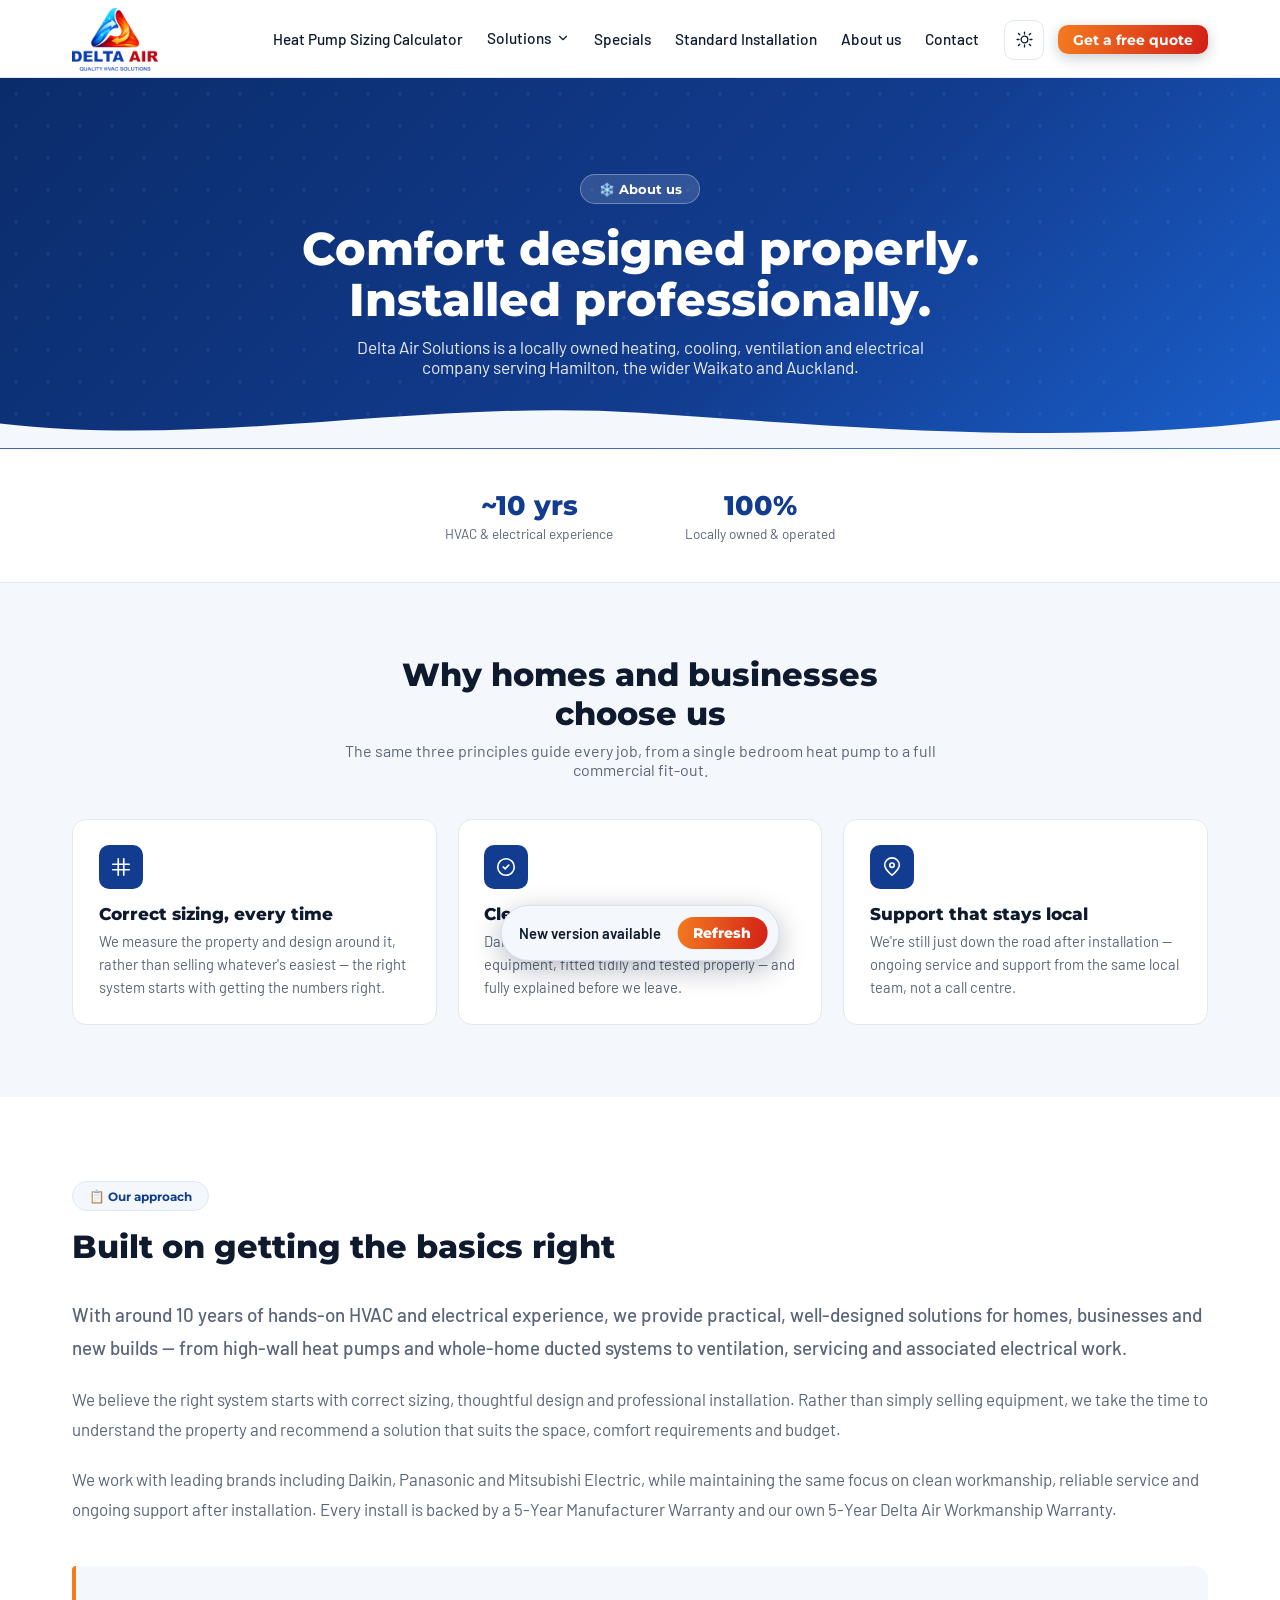
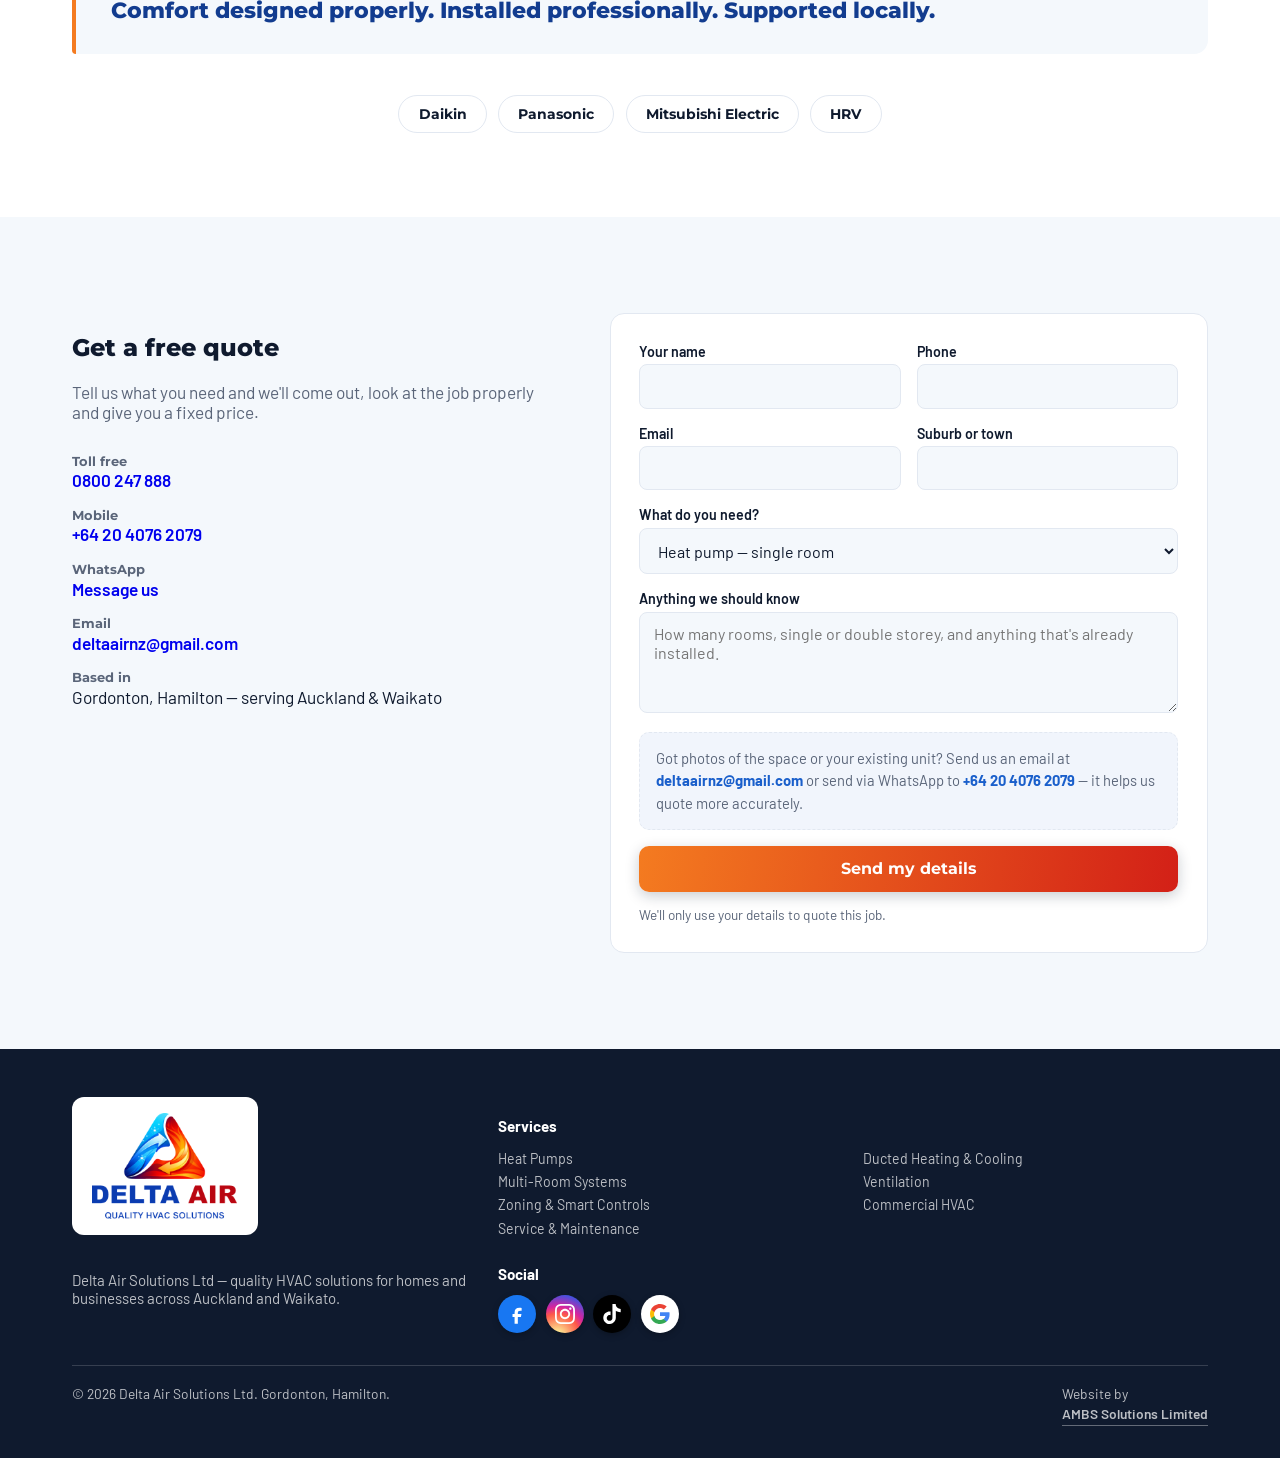
==== commit 06f6d7fa: "Add files via upload" ====
--- a/about.html
+++ b/about.html
@@ -1299,9 +1299,13 @@
   scroll-margin-top:120px;
 }
 @keyframes okPop{ from{opacity:0;transform:translateY(-6px)} to{opacity:1;transform:none} }
+
+/* iOS Safari auto-inflates text runs independently of the CSS; this makes the
+   declared sizes authoritative on iPhone. */
+html{-webkit-text-size-adjust:100%;text-size-adjust:100%}
 </style>
 <link rel="stylesheet" href="shared.css">
-<meta name="app-version" content="delta-air-v99">
+<meta name="app-version" content="delta-air-v106">
 <link rel="canonical" href="https://deltaair.co.nz/about.html">
 <meta property="og:type" content="website">
 <meta property="og:site_name" content="Delta Air Solutions">
@@ -1309,7 +1313,7 @@
 <meta property="og:title" content="About Delta Air Solutions — Local HVAC Experts, Auckland & Waikato">
 <meta property="og:description" content="Locally owned heating, cooling and ventilation company serving Hamilton, the wider Waikato and Auckland. Correct sizing, clean installs and local support.">
 <meta property="og:url" content="https://deltaair.co.nz/about.html">
-<meta property="og:image" content="https://deltaair.co.nz/icon-512.png">
+<meta property="og:image" content="https://deltaair.co.nz/og-image.png">
 <meta name="twitter:card" content="summary_large_image">
 <meta name="twitter:title" content="About Delta Air Solutions — Local HVAC Experts, Auckland & Waikato">
 <meta name="twitter:description" content="Locally owned heating, cooling and ventilation company serving Hamilton, the wider Waikato and Auckland. Correct sizing, clean installs and local support.">
@@ -1349,6 +1353,7 @@
         </div>
       </div>
       <a href="index.html#offers">Specials</a>
+      <a href="index.html#installdetail">Standard Installation</a>
       <a href="about.html">About us</a>
       <a href="index.html#contact">Contact</a>
       <a href="#" class="nav__install" id="installBtn" hidden>⬇ Install app</a>
@@ -2028,7 +2033,15 @@
   var KEY = 'delta-theme';
   var root = document.documentElement;
   try {
-    var saved = localStorage.getItem(KEY);
+    // The override is deliberately SESSION-scoped. A choice made now sticks
+    // while you browse, but opening the site fresh goes back to following the
+    // device — which is what people expect from a phone that switches at
+    // sunset. Any legacy value in localStorage is cleared, otherwise the first
+    // tap a visitor ever made would pin them permanently.
+    localStorage.removeItem(KEY);
+  } catch(e) {}
+  try {
+    var saved = sessionStorage.getItem(KEY);
     if (saved === 'dark' || saved === 'light') root.setAttribute('data-theme', saved);
   } catch(e) {}
 
@@ -2038,13 +2051,39 @@
     return window.matchMedia('(prefers-color-scheme: dark)').matches ? 'dark' : 'light';
   }
 
+  function systemTheme(){
+    return window.matchMedia('(prefers-color-scheme: dark)').matches ? 'dark' : 'light';
+  }
+
   document.addEventListener('click', function(e){
     var btn = e.target.closest('#themeToggle');
     if (!btn) return;
     var next = current() === 'dark' ? 'light' : 'dark';
-    root.setAttribute('data-theme', next);
-    try { localStorage.setItem(KEY, next); } catch(err) {}
+
+    if (next === systemTheme()) {
+      // Toggling back to whatever the device is set to means "follow my phone
+      // again" — so drop the override rather than pinning it. Without this the
+      // first tap ever made stuck forever, and the site stopped following the
+      // device when it switched at sunset.
+      root.removeAttribute('data-theme');
+      try { sessionStorage.removeItem(KEY); } catch(err) {}
+    } else {
+      root.setAttribute('data-theme', next);
+      try { sessionStorage.setItem(KEY, next); } catch(err) {}
+    }
   });
+
+  // With no explicit override, track the device live — so the site changes with
+  // the phone at sunset instead of only on the next page load.
+  try {
+    var mq = window.matchMedia('(prefers-color-scheme: dark)');
+    var onChange = function(){
+      var saved = null;
+      try { saved = sessionStorage.getItem(KEY); } catch(err) {}
+      if (saved !== 'dark' && saved !== 'light') root.removeAttribute('data-theme');
+    };
+    mq.addEventListener ? mq.addEventListener('change', onChange) : mq.addListener(onChange);
+  } catch(e) {}
 })();
 </script>
 
--- a/shared.css
+++ b/shared.css
@@ -958,8 +958,21 @@
   width:clamp(8px,2.6cqw,15px)!important;
   height:clamp(8px,2.6cqw,15px)!important;
 }
+/* Hint length follows the unit's own width, not the viewport. The badge sits
+   in the bottom-left corner and the hint is centred, so on a narrow unit the
+   full sentence runs into the badge. These replace an unconditional override
+   that forced the full text on at every width, defeating the three lengths. */
 .hpunit__hint-full{display:inline!important}
 .hpunit__hint-mid,.hpunit__hint-short{display:none!important}
+@container mount (max-width:340px){
+  .hpunit__hint-full{display:none!important}
+  .hpunit__hint-mid{display:inline!important}
+  .hpunit__hint-short{display:none!important}
+}
+@container mount (max-width:268px){
+  .hpunit__hint-full,.hpunit__hint-mid{display:none!important}
+  .hpunit__hint-short{display:inline!important}
+}
 
 /* ===== Hero controls: compacted by the unit's width, not the viewport =====
    The compact control rules were keyed to viewport (<=640px, 641-980px), but
@@ -1085,7 +1098,7 @@
     display:grid;
     grid-template-columns:repeat(2,auto);
     justify-content:center;
-    column-gap:1.5rem;
+    column-gap:1.1rem;
     row-gap:.5rem;
   }
   .hero__marks-row span{
@@ -1124,3 +1137,641 @@
   width:100%!important;
   max-width:100%!important;
 }
+
+/* iOS Safari auto-inflates text runs independently of the CSS; this makes the
+   declared sizes authoritative on iPhone. */
+html{-webkit-text-size-adjust:100%;text-size-adjust:100%}
+
+/* ===== Installation: what's included vs what good looks like =====
+   Two parallel lists rather than two prose cards. The content is a
+   specification on one side and a quality checklist on the other, so it is
+   set as lists with the quantities (4m, 3m) carrying weight -- those are the
+   numbers a customer compares between quotes. The caveat sits below both
+   because it governs both, not just the inclusions. */
+.installpair{
+  display:grid;
+  grid-template-columns:repeat(auto-fit,minmax(min(320px,100%),1fr));
+  gap:clamp(1.6rem,4vw,3.2rem);
+  align-items:start;
+}
+.installpair__col h3{
+  margin:0 0 .6rem;
+  font-family:"Montserrat",sans-serif;
+  font-weight:800;
+  font-size:1.16rem;
+  line-height:1.25;
+  color:var(--ink,#0F1A2E);
+  padding-bottom:.7rem;
+  border-bottom:2px solid var(--orange-500,#F2790A);
+}
+.installpair__intro{
+  margin:.9rem 0 .8rem;
+  font-size:.97rem;
+  line-height:1.65;
+  color:var(--muted,#5A6579);
+}
+.installpair__spec{list-style:none;margin:0;padding:0}
+.installpair__spec li{
+  display:flex;
+  gap:.6rem;
+  align-items:flex-start;
+  padding:.5rem 0;
+  font-size:.97rem;
+  line-height:1.5;
+  color:var(--ink,#0F1A2E);
+  border-bottom:1px solid var(--line,#E2E8F1);
+}
+.installpair__spec li:last-child{border-bottom:0}
+.installpair__spec .tick{color:var(--orange-500,#F2790A);font-weight:800;flex:none;line-height:1.5}
+.installpair__spec b{font-weight:700}
+/* Embossed plate, matching the diagram's write-up card. The leading edge and
+   the tint follow the hero unit's mode — blue on COOL, orange on HEAT — via
+   data-hero-mode mirrored onto <html> by setMode(). Pages without the hero
+   unit (the calculator) fall back to the brand blue default below. */
+.installpair__caveat{
+  --caveat-edge:#123C8F;
+  --caveat-text:#123C8F;
+  --caveat-top:#FFFFFF;
+  --caveat-bot:#F2F7FD;
+  margin:clamp(1.6rem,3vw,2.2rem) 0 0;
+  padding:1.05rem 1.25rem;
+  background:linear-gradient(180deg,var(--caveat-top) 0%,var(--caveat-bot) 100%);
+  border:1px solid rgba(15,26,46,.10);
+  border-left:3px solid var(--caveat-edge);
+  border-radius:14px;
+  box-shadow:
+    inset 0 1px 0 rgba(255,255,255,.95),
+    inset 0 -1px 0 rgba(15,26,46,.05),
+    0 1px 2px rgba(15,26,46,.07),
+    0 6px 18px rgba(15,26,46,.10);
+  transition:border-left-color .4s ease,background .4s ease;
+  font-size:.95rem;
+  line-height:1.65;
+  color:var(--muted,#5A6579);
+}
+html[data-hero-mode="cooling"] .installpair__caveat{
+  --caveat-edge:#123C8F;--caveat-text:#123C8F;--caveat-bot:#F2F7FD}
+html[data-hero-mode="heating"] .installpair__caveat{
+  --caveat-edge:#F2790A;--caveat-text:#A64E08;--caveat-bot:#FDF6EF}
+
+/* The opening phrase carries the mode colour. The edge bar can use the vivid
+   orange, but text cannot -- #F2790A on white is 2.9:1. #A64E08 is 5.40:1. */
+.installpair__lead{font-weight:700;color:var(--caveat-text);transition:color .4s ease}
+@media (prefers-reduced-motion:reduce){.installpair__lead{transition:none}}
+@media (prefers-reduced-motion:reduce){
+  .installpair__caveat{transition:none}
+}
+@media (prefers-color-scheme: dark){
+  html:not([data-theme="light"]) .installpair__col h3{color:#F2F6FB}
+  html:not([data-theme="light"]) .installpair__spec li{
+    color:rgba(255,255,255,.88);border-bottom-color:rgba(255,255,255,.12)}
+  html:not([data-theme="light"]) .installpair__intro,
+  html:not([data-theme="light"]) .installpair__caveat{color:rgba(255,255,255,.75)}
+  html:not([data-theme="light"]) .installpair__caveat{
+    --caveat-top:#16233A;--caveat-bot:#101A2C;
+    border-color:rgba(255,255,255,.10);
+    border-left-color:var(--caveat-edge);
+    box-shadow:
+      inset 0 1px 0 rgba(255,255,255,.07),
+      inset 0 -1px 0 rgba(0,0,0,.35),
+      0 2px 4px rgba(0,0,0,.35),
+      0 8px 22px rgba(0,0,0,.45)}
+  html:not([data-theme="light"])[data-hero-mode="cooling"] .installpair__caveat{--caveat-edge:#7FB0FF;--caveat-text:#7FB0FF}
+  html:not([data-theme="light"])[data-hero-mode="heating"] .installpair__caveat{--caveat-edge:#FF9A5A;--caveat-text:#FFA24D}
+  html:not([data-theme="light"]) .installpair__caveat{--caveat-edge:#7FB0FF;--caveat-text:#7FB0FF}
+}
+html[data-theme="dark"] .installpair__col h3{color:#F2F6FB}
+html[data-theme="dark"] .installpair__spec li{
+  color:rgba(255,255,255,.88);border-bottom-color:rgba(255,255,255,.12)}
+html[data-theme="dark"] .installpair__intro,
+html[data-theme="dark"] .installpair__caveat{color:rgba(255,255,255,.75)}
+html[data-theme="dark"] .installpair__caveat{
+  --caveat-top:#16233A;--caveat-bot:#101A2C;
+  --caveat-edge:#7FB0FF;
+  --caveat-text:#7FB0FF;
+  border-color:rgba(255,255,255,.10);
+  border-left-color:var(--caveat-edge);
+  box-shadow:
+    inset 0 1px 0 rgba(255,255,255,.07),
+    inset 0 -1px 0 rgba(0,0,0,.35),
+    0 2px 4px rgba(0,0,0,.35),
+    0 8px 22px rgba(0,0,0,.45)}
+html[data-theme="dark"][data-hero-mode="heating"] .installpair__caveat{--caveat-edge:#FF9A5A;--caveat-text:#FFA24D}
+
+/* ===== Standard install, drawn =====
+   Most people don't know what "back-to-back" means, and it is the single thing
+   that decides whether a quote is simple or complicated. A cross-section says
+   it faster than the paragraph did, and gives the 4m/3m figures something to
+   attach to. Line art rather than illustration: this is a spec, not decor. */
+.installdiag{margin:0 0 clamp(1.8rem,4vw,2.6rem);text-align:center}
+.installdiag svg{
+  width:100%;
+  max-width:860px;
+  height:auto;
+  display:block;
+  margin:0 auto;
+  overflow:visible;
+}
+.installdiag figcaption{
+  margin-top:.9rem;
+  font-size:.92rem;
+  line-height:1.55;
+  color:var(--muted,#5A6579);
+  max-width:56ch;
+  margin-inline:auto;
+}
+.idg-ground{stroke:var(--line,#E2E8F1);stroke-width:2}
+.idg-wall{fill:var(--line,#E2E8F1);opacity:.65}
+.idg-unit{fill:var(--card,#fff);stroke:var(--blue-800,#123C8F);stroke-width:2.5}
+.idg-vent{stroke:var(--blue-800,#123C8F);stroke-width:2;opacity:.45}
+.idg-air{fill:none;stroke:var(--blue-400,#4FB2EE);stroke-width:2.5;stroke-linecap:round;opacity:.8}
+.idg-pipe{fill:none;stroke:var(--blue-600,#1A5FCB);stroke-width:3.5;stroke-linecap:round;stroke-linejoin:round}
+.idg-trunk{fill:var(--blue-600,#1A5FCB);opacity:.16}
+.idg-drain{fill:none;stroke:var(--blue-400,#4FB2EE);stroke-width:2.2;stroke-dasharray:6 5;stroke-linecap:round}
+.idg-fan{fill:none;stroke:var(--blue-800,#123C8F);stroke-width:2;opacity:.5}
+.idg-fanblade{fill:none;stroke:var(--blue-600,#1A5FCB);stroke-width:2.5;stroke-linecap:round}
+.idg-dim line{stroke:var(--orange-500,#F2790A);stroke-width:1.8}
+.idg-dim text{fill:var(--orange-600,#D9660A);font-family:"Montserrat",sans-serif;font-weight:700;font-size:15px}
+.idg-call line{stroke:var(--muted,#5A6579);stroke-width:1.4;opacity:.55}
+.idg-call text{fill:var(--muted,#5A6579);font-family:"Barlow",sans-serif;font-size:15px}
+.idg-side{fill:var(--muted,#5A6579);font-family:"Barlow",sans-serif;font-size:14px;letter-spacing:.04em;opacity:.8}
+@media (prefers-color-scheme: dark){
+  html:not([data-theme="light"]) .installdiag figcaption{color:rgba(255,255,255,.72)}
+  html:not([data-theme="light"]) .idg-ground{stroke:rgba(255,255,255,.22)}
+  html:not([data-theme="light"]) .idg-wall{fill:rgba(255,255,255,.14);opacity:1}
+  html:not([data-theme="light"]) .idg-unit{fill:#0F1A2E;stroke:#9CC6FF}
+  html:not([data-theme="light"]) .idg-vent{stroke:#9CC6FF}
+  html:not([data-theme="light"]) .idg-pipe,
+  html:not([data-theme="light"]) .idg-fanblade{stroke:#9CC6FF}
+  html:not([data-theme="light"]) .idg-trunk{fill:#9CC6FF;opacity:.2}
+  html:not([data-theme="light"]) .idg-fan{stroke:#9CC6FF;opacity:.45}
+  html:not([data-theme="light"]) .idg-dim text{fill:#FFAE63}
+  html:not([data-theme="light"]) .idg-dim line{stroke:#FF9A5A}
+  html:not([data-theme="light"]) .idg-call line{stroke:rgba(255,255,255,.4)}
+  html:not([data-theme="light"]) .idg-call text,
+  html:not([data-theme="light"]) .idg-side{fill:rgba(255,255,255,.72)}
+}
+html[data-theme="dark"] .installdiag figcaption{color:rgba(255,255,255,.72)}
+html[data-theme="dark"] .idg-ground{stroke:rgba(255,255,255,.22)}
+html[data-theme="dark"] .idg-wall{fill:rgba(255,255,255,.14);opacity:1}
+html[data-theme="dark"] .idg-unit{fill:#0F1A2E;stroke:#9CC6FF}
+html[data-theme="dark"] .idg-vent{stroke:#9CC6FF}
+html[data-theme="dark"] .idg-pipe,
+html[data-theme="dark"] .idg-fanblade{stroke:#9CC6FF}
+html[data-theme="dark"] .idg-trunk{fill:#9CC6FF;opacity:.2}
+html[data-theme="dark"] .idg-fan{stroke:#9CC6FF;opacity:.45}
+html[data-theme="dark"] .idg-dim text{fill:#FFAE63}
+html[data-theme="dark"] .idg-dim line{stroke:#FF9A5A}
+html[data-theme="dark"] .idg-call line{stroke:rgba(255,255,255,.4)}
+html[data-theme="dark"] .idg-call text,
+html[data-theme="dark"] .idg-side{fill:rgba(255,255,255,.72)}
+
+/* The list rows were display:flex, so every text node between the tick and the
+   <b> became its own flex item -- "Up to | 4 metres | of pipework" rendered as
+   three columns. Block rows with an inline tick let the text wrap normally. */
+.installpair__spec li{display:block;padding-left:2.05rem;position:relative}
+.installpair__spec li .tick{position:absolute;left:.55rem;top:.5rem}
+
+/* The diagram is drawn on a 900-unit canvas; squeezed into a 350px phone the
+   labels fall below 6px. Hold a legible minimum and let the figure scroll
+   sideways within itself rather than shrinking the type into illegibility. */
+
+/* ===== Interactive install diagram =====
+   Static callout labels crowded the drawing and were unreadable on a phone.
+   The labels now live in a panel below, revealed on hover, focus or tap, so
+   the drawing stays clean and every part gets a full sentence instead of two
+   words. Keyboard-reachable; the panel is aria-live so it is announced. */
+.installdiag{margin:0 0 clamp(1.8rem,4vw,2.6rem)}
+.installdiag svg{width:100%;max-width:860px;height:auto;display:block;margin:0 auto}
+.idg-hit{fill:transparent;stroke:none}
+.idg-hot{cursor:pointer;outline:none}
+.idg-hot .idg-unit,.idg-hot .idg-pipe,.idg-hot .idg-trunk,
+.idg-hot .idg-drain,.idg-hot .idg-fan,.idg-hot .idg-fanblade,
+.idg-hot .idg-air,.idg-hot .idg-vent,.idg-hot .idg-dim{
+  transition:opacity .18s ease, stroke-width .18s ease;
+}
+/* dim the parts you are not looking at, rather than glowing the one you are */
+.installdiag.is-picked .idg-hot{opacity:.32}
+.installdiag.is-picked .idg-hot.is-on{opacity:1}
+.idg-hot.is-on .idg-pipe{stroke-width:5}
+.idg-hot.is-on .idg-unit{stroke-width:3.5}
+.idg-hot:focus-visible .idg-hit{
+  stroke:var(--orange-500,#F2790A);stroke-width:2.5;stroke-dasharray:5 4;fill:none}
+.installdiag__hint{
+  margin:.7rem auto 0;text-align:center;font-size:.86rem;
+  color:var(--muted,#5A6579);opacity:.85}
+.installdiag__panel{
+  margin:.9rem auto 0;max-width:640px;
+  /* embossed: a raised plate rather than a flat card — soft top highlight,
+     grounded drop shadow, and the orange rule down the leading edge */
+  background:linear-gradient(180deg,#FFFFFF 0%,#F7FAFD 100%);
+  border:1px solid rgba(15,26,46,.10);
+  border-left:3px solid var(--orange-500,#F2790A);
+  border-radius:14px;
+  padding:1.05rem 1.25rem;
+  min-height:118px;
+  box-shadow:
+    inset 0 1px 0 rgba(255,255,255,.95),
+    inset 0 -1px 0 rgba(15,26,46,.05),
+    0 1px 2px rgba(15,26,46,.07),
+    0 6px 18px rgba(15,26,46,.10);
+}
+.installdiag__panel{text-align:left}
+.installdiag__panel h4{
+  margin:0 0 .4rem;font-family:"Montserrat",sans-serif;font-weight:800;
+  font-size:1rem;line-height:1.3;color:var(--ink,#0F1A2E)}
+.installdiag__panel p{margin:0;font-size:.95rem;line-height:1.6;color:var(--muted,#5A6579)}
+@media(prefers-reduced-motion:reduce){
+  .installdiag .idg-hot *{transition:none}
+}
+@media(max-width:700px){
+  .installdiag svg{min-width:0}
+  .installdiag__panel{min-height:150px}
+}
+@media (prefers-color-scheme: dark){
+  html:not([data-theme="light"]) .installdiag__panel{
+    background:linear-gradient(180deg,#16233A 0%,#101A2C 100%);
+    border-color:rgba(255,255,255,.10);
+    border-left-color:#FF9A5A;
+    box-shadow:
+      inset 0 1px 0 rgba(255,255,255,.07),
+      inset 0 -1px 0 rgba(0,0,0,.35),
+      0 2px 4px rgba(0,0,0,.35),
+      0 8px 22px rgba(0,0,0,.45)}
+  html:not([data-theme="light"]) .installdiag__panel h4{color:#F2F6FB}
+  html:not([data-theme="light"]) .installdiag__panel p,
+  html:not([data-theme="light"]) .installdiag__hint{color:rgba(255,255,255,.75)}
+}
+html[data-theme="dark"] .installdiag__panel{
+  background:linear-gradient(180deg,#16233A 0%,#101A2C 100%);
+  border-color:rgba(255,255,255,.10);
+  border-left-color:#FF9A5A;
+  box-shadow:
+    inset 0 1px 0 rgba(255,255,255,.07),
+    inset 0 -1px 0 rgba(0,0,0,.35),
+    0 2px 4px rgba(0,0,0,.35),
+    0 8px 22px rgba(0,0,0,.45)}
+html[data-theme="dark"] .installdiag__panel h4{color:#F2F6FB}
+html[data-theme="dark"] .installdiag__panel p,
+html[data-theme="dark"] .installdiag__hint{color:rgba(255,255,255,.75)}
+
+/* ===== Diagram animation =====
+   Two layers, kept separate so they don't fight each other:
+   1. A one-off build-in when the figure scrolls into view, animating the
+      CHILDREN of each hotspot group. The hover dimming animates the GROUP's
+      opacity, so the two compose instead of overriding one another.
+   2. Continuous motion on the fan and airflow, which is what makes the thing
+      read as a working system rather than a drawing.
+   All of it is off under prefers-reduced-motion. */
+/* Hidden only once the script has confirmed it is running (.js-anim). Without
+   JS, or if the script throws, the diagram renders fully rather than staying
+   invisible behind an animation that will never start. */
+.installdiag.js-anim svg .idg-hot > *,
+.installdiag.js-anim svg .idg-wall,
+.installdiag.js-anim svg .idg-ground,
+.installdiag.js-anim svg .idg-side{opacity:0}
+.installdiag.is-ready svg .idg-hot > *,
+.installdiag.is-ready svg .idg-wall,
+.installdiag.is-ready svg .idg-ground,
+.installdiag.is-ready svg .idg-side{
+  animation:idgIn .5s ease-out forwards;
+}
+@keyframes idgIn{from{opacity:0;transform:translateY(6px)}to{opacity:1;transform:none}}
+
+/* build order: structure, then indoor unit, pipe run, trunking, drain, outdoor */
+.installdiag.is-ready svg .idg-ground{animation-delay:0s}
+.installdiag.is-ready svg .idg-wall{animation-delay:.08s}
+.installdiag.is-ready svg .idg-side{animation-delay:.16s}
+.installdiag.is-ready svg .idg-hot[data-part="indoor"] > *{animation-delay:.24s}
+.installdiag.is-ready svg .idg-hot[data-part="pipe"] > *{animation-delay:.42s}
+.installdiag.is-ready svg .idg-hot[data-part="trunk"] > *{animation-delay:.62s}
+.installdiag.is-ready svg .idg-hot[data-part="drain"] > *{animation-delay:.78s}
+.installdiag.is-ready svg .idg-hot[data-part="outdoor"] > *{animation-delay:.9s}
+
+/* the pipe draws itself along its length rather than just fading in */
+.installdiag.is-ready svg .idg-pipe{
+  stroke-dasharray:420;
+  stroke-dashoffset:420;
+  animation:idgIn .3s ease-out .42s forwards, idgDraw 1s ease-out .42s forwards;
+}
+@keyframes idgDraw{to{stroke-dashoffset:0}}
+
+/* continuous: the fan turns, the air moves */
+.installdiag.is-ready svg .idg-fanblade{
+  transform-box:view-box;transform-origin:662px 295px;
+  animation:idgIn .4s ease-out .9s forwards, idgSpin 3.2s linear 1.3s infinite;
+}
+@keyframes idgSpin{to{transform:rotate(360deg)}}
+/* Airflow only once the system is actually running. The arcs used to puff from
+   the moment the drawing built itself, which said the unit was blowing air
+   before it had been mounted. They now wait for the commissioning stage and
+   stay on from then, because the system has been left running. */
+/* These selectors carry .idg-hot deliberately. The build-in rule
+   ".installdiag.is-ready svg .idg-hot > *" runs idgIn forwards, which lands on
+   opacity:1, so a plainer .idg-air selector loses the specificity fight and the
+   arcs stay visible however hard you hide them. */
+.installdiag.js-anim svg .idg-hot > .idg-air{animation:none;opacity:0}
+.installdiag.is-ready.is-running svg .idg-hot > .idg-air{
+  animation:idgIn .4s ease-out forwards, idgPuff 3s ease-in-out .9s infinite;
+}
+.installdiag.is-ready.is-running svg .idg-hot > .idg-air:nth-of-type(2){animation-delay:.36s,1.35s}
+@media(prefers-reduced-motion:reduce){
+  .installdiag.is-ready.is-running svg .idg-hot > .idg-air{opacity:.8;animation:none}
+}
+@keyframes idgPuff{
+  0%,100%{opacity:.35;transform:translateX(0)}
+  45%{opacity:.9;transform:translateX(14px)}
+}
+/* condensate creeping down the drain line */
+.installdiag.is-ready svg .idg-drain{
+  animation:idgIn .4s ease-out .78s forwards, idgDrip 4s linear 1.4s infinite;
+}
+@keyframes idgDrip{to{stroke-dashoffset:-44}}
+
+@media(prefers-reduced-motion:reduce){
+  /* Must match the .js-anim specificity that hides these, or the override
+     loses and the diagram renders empty for anyone who reduces motion. */
+  .installdiag.js-anim svg .idg-hot > *,
+  .installdiag.js-anim svg .idg-wall,
+  .installdiag.js-anim svg .idg-ground,
+  .installdiag.js-anim svg .idg-side{opacity:1!important}
+  .installdiag svg *{animation:none!important;stroke-dashoffset:0!important}
+}
+
+/* ===== Walkthrough: stages, badges, controls ===== */
+.installdiag__step{
+  margin:0 0 .3rem;font-family:"Montserrat",sans-serif;font-weight:700;
+  font-size:.76rem;letter-spacing:.06em;text-transform:uppercase;
+  color:var(--orange-600,#D9660A)}
+.installdiag__why{
+  margin:.6rem 0 0;padding-top:.6rem;border-top:1px dashed var(--line,#E2E8F1);
+  font-size:.9rem;line-height:1.55;color:var(--muted,#5A6579);font-style:italic}
+.installdiag__why::before{content:"Why it matters: ";font-style:normal;font-weight:700;color:var(--ink,#0F1A2E)}
+.installdiag__nav{
+  display:flex;align-items:center;justify-content:center;gap:.9rem;
+  margin:.9rem auto 0;max-width:640px;flex-wrap:wrap}
+.installdiag__btn{
+  appearance:none;border:1px solid var(--line,#E2E8F1);background:var(--card,#fff);
+  color:var(--ink,#0F1A2E);font-family:"Montserrat",sans-serif;font-weight:700;
+  font-size:.88rem;padding:.55rem 1rem;border-radius:999px;cursor:pointer;
+  transition:background .18s ease,border-color .18s ease,opacity .18s ease}
+.installdiag__btn:hover:not(:disabled){border-color:var(--orange-500,#F2790A)}
+.installdiag__btn:disabled{opacity:.4;cursor:default}
+.installdiag__btn:focus-visible{outline:2px solid var(--orange-500,#F2790A);outline-offset:2px}
+.installdiag__dots{display:flex;gap:.45rem}
+.installdiag__dot{
+  width:9px;height:9px;border-radius:50%;background:var(--line,#E2E8F1);
+  cursor:pointer;transition:background .18s ease,width .18s ease}
+.installdiag__dot.is-on{background:var(--orange-500,#F2790A);width:22px;border-radius:5px}
+@media (prefers-color-scheme: dark){
+  html:not([data-theme="light"]) .installdiag__step{color:#FFAE63}
+  html:not([data-theme="light"]) .installdiag__why{
+    color:rgba(255,255,255,.72);border-top-color:rgba(255,255,255,.18)}
+  html:not([data-theme="light"]) .installdiag__why::before{color:#F2F6FB}
+  html:not([data-theme="light"]) .installdiag__btn{
+    background:var(--surface-2,#111B2C);border-color:rgba(255,255,255,.18);color:#F2F6FB}
+  html:not([data-theme="light"]) .installdiag__dot{background:rgba(255,255,255,.22)}
+}
+html[data-theme="dark"] .installdiag__step{color:#FFAE63}
+html[data-theme="dark"] .installdiag__why{
+  color:rgba(255,255,255,.72);border-top-color:rgba(255,255,255,.18)}
+html[data-theme="dark"] .installdiag__why::before{color:#F2F6FB}
+html[data-theme="dark"] .installdiag__btn{
+  background:var(--surface-2,#111B2C);border-color:rgba(255,255,255,.18);color:#F2F6FB}
+html[data-theme="dark"] .installdiag__dot{background:rgba(255,255,255,.22)}
+/* ===== The installer =====
+   Parked off-stage until a walkthrough stage is chosen, then walks to the part
+   being described. Parts already fitted stay solid, parts still to come are
+   ghosted, so the drawing reads as a job in progress. */
+.idg-worker{opacity:0;transform:translate(300px,330px);transition:transform .55s cubic-bezier(.4,0,.2,1),opacity .3s ease}
+.idg-worker.is-active{opacity:1}
+.idg-ladder{opacity:0;transition:opacity .3s ease}
+.idg-ladder line{stroke:var(--muted,#5A6579);stroke-width:3;stroke-linecap:round;opacity:.55}
+.idg-worker.on-ladder .idg-ladder{opacity:1}
+.idg-worker.on-ladder .idg-person{transform:translateY(-54px);transition:transform .45s ease}
+.idg-person{transition:transform .45s ease}
+/* the working arm keeps busy while the stage is shown */
+.idg-worker.is-active .idg-arm{
+  transform-box:fill-box;transform-origin:0% 100%;
+  animation:idgWork 1.1s ease-in-out infinite}
+@keyframes idgWork{0%,100%{transform:rotate(0deg)}50%{transform:rotate(-16deg)}}
+/* build progress */
+.installdiag.is-picked .idg-hot.is-done{opacity:.75}
+.installdiag.is-picked .idg-hot.is-pending{opacity:.12}
+.installdiag.is-picked .idg-hot.is-pending @media(prefers-reduced-motion:reduce){
+  .idg-worker,.idg-person,.idg-ladder{transition:none}
+  .idg-worker.is-active .idg-arm{animation:none}
+}
+@media (prefers-color-scheme: dark){
+  html:not([data-theme="light"]) .idg-torso{fill:#4A7FD4}
+  html:not([data-theme="light"]) .idg-limb{stroke:#4A7FD4}
+  html:not([data-theme="light"]) .idg-head{stroke:#4A7FD4}
+  html:not([data-theme="light"]) .idg-ladder line{stroke:rgba(255,255,255,.55)}
+}
+html[data-theme="dark"] .idg-torso{fill:#4A7FD4}
+html[data-theme="dark"] .idg-limb{stroke:#4A7FD4}
+html[data-theme="dark"] .idg-head{stroke:#4A7FD4}
+html[data-theme="dark"] .idg-ladder line{stroke:rgba(255,255,255,.55)}
+
+/* ===== Installer detail: kit, tools per stage ===== */
+.idg-boot{fill:#1E2A3D}
+.idg-leg{stroke:#2B3A52;stroke-width:9;stroke-linecap:round;fill:none}
+.idg-torso{fill:var(--blue-800,#123C8F)}
+.idg-vest{fill:#FFD24A;opacity:.95}
+.idg-belt{fill:#5A4630}
+.idg-pouch{fill:#6E573B}
+.idg-limb{stroke:var(--blue-800,#123C8F);stroke-width:7;stroke-linecap:round;fill:none}
+.idg-glove{fill:#E8A33D}
+.idg-head{fill:#F0C39B;stroke:#D9A377;stroke-width:1.2}
+.idg-ear{fill:none;stroke:#D9A377;stroke-width:1.6}
+.idg-hat{fill:var(--orange-500,#F2790A)}
+/* tools: only the one for the current stage is drawn */
+.idg-tool{display:none;fill:#2B3A52}
+.idg-bit{stroke:#8B97A8;stroke-width:3;stroke-linecap:round;fill:none}
+.idg-pipecoil{fill:none;stroke:#9CC6FF;stroke-width:4;stroke-linecap:round}
+.idg-jaw{fill:#2B3A52}
+.idg-tool--gauge circle{fill:#fff;stroke:#2B3A52;stroke-width:3}
+.idg-worker[data-tool="drill"]    .idg-tool--drill,
+.idg-worker[data-tool="pipe"]     .idg-tool--pipe,
+.idg-worker[data-tool="driver"]   .idg-tool--driver,
+.idg-worker[data-tool="spanner"]  .idg-tool--spanner,
+.idg-worker[data-tool="gauge"]    .idg-tool--gauge{display:block}
+/* the whole arm works, tool included */
+.idg-worker.is-active .idg-arm{
+  transform-box:fill-box;transform-origin:0% 100%;
+  animation:idgWork 1.1s ease-in-out infinite}
+@media(prefers-reduced-motion:reduce){ .idg-worker.is-active .idg-arm{animation:none} }
+@media (prefers-color-scheme: dark){
+  html:not([data-theme="light"]) .idg-torso{fill:#2F63B8}
+  html:not([data-theme="light"]) .idg-limb{stroke:#2F63B8}
+  html:not([data-theme="light"]) .idg-leg{stroke:#3B4C68}
+}
+html[data-theme="dark"] .idg-torso{fill:#2F63B8}
+html[data-theme="dark"] .idg-limb{stroke:#2F63B8}
+html[data-theme="dark"] .idg-leg{stroke:#3B4C68}
+
+/* ===== Installer detail ===== */
+.idg-boot{fill:#1B2433}
+.idg-leg{stroke:#2C3E5C;stroke-width:8;stroke-linecap:round;fill:none}
+.idg-torso{fill:var(--blue-800,#123C8F)}
+.idg-vest{fill:#FFD84D;opacity:.95}
+.idg-belt{fill:#6B4A2B}
+.idg-pouch{fill:#8A5F35}
+.idg-glove{fill:#1B2433}
+.idg-head{fill:#F0C49B;stroke:#D9A87A;stroke-width:1.2}
+.idg-ear{fill:none;stroke:#D9A87A;stroke-width:1.6}
+.idg-hat{fill:var(--orange-500,#F2790A)}
+.idg-limb{stroke:var(--blue-800,#123C8F);stroke-width:7;stroke-linecap:round;fill:none}
+/* tools: only the one for the current stage is shown */
+.idg-tool{display:none;fill:#3A4657}
+.idg-bit{stroke:#8E9AAC;stroke-width:3.5;stroke-linecap:round;fill:none}
+.idg-pipecoil{fill:none;stroke:#9AA7B8;stroke-width:4;stroke-linecap:round}
+.idg-jaw{fill:#8E9AAC}
+.idg-worker[data-tool="drill"]    .idg-tool--drill,
+.idg-worker[data-tool="pipe"]     .idg-tool--pipe,
+.idg-worker[data-tool="driver"]   .idg-tool--driver,
+.idg-worker[data-tool="spanner"]  .idg-tool--spanner,
+.idg-worker[data-tool="gauge"]    .idg-tool--gauge{display:block}
+@media (prefers-color-scheme: dark){
+  html:not([data-theme="light"]) .idg-torso{fill:#2E5FA8}
+  html:not([data-theme="light"]) .idg-limb{stroke:#2E5FA8}
+}
+html[data-theme="dark"] .idg-torso{fill:#2E5FA8}
+html[data-theme="dark"] .idg-limb{stroke:#2E5FA8}
+
+/* Delta Air mark on the installer's overalls */
+.idg-brandmark path{fill:url(#idgBrand)}
+.idg-brandmark__notch{fill:var(--blue-800,#123C8F)!important}
+@media (prefers-color-scheme: dark){
+  html:not([data-theme="light"]) .idg-brandmark__notch{fill:#2E5FA8!important}
+}
+html[data-theme="dark"] .idg-brandmark__notch{fill:#2E5FA8!important}
+
+/* ===== The van =====
+   Arrives from off-canvas, parks while the job runs, then drives off. The
+   scene was widened to 1075 units so the van has somewhere to stand without
+   sitting on top of the outdoor unit. */
+.idg-van{transform:translateX(230px);opacity:0;transition:transform 1.4s cubic-bezier(.3,0,.2,1),opacity .4s ease}
+.idg-van.is-here{transform:translateX(0);opacity:1}
+.idg-van.is-gone{transform:translateX(230px);opacity:0}
+.idg-van__shell{fill:#F4F7FB;stroke:var(--blue-800,#123C8F);stroke-width:2.5}
+.idg-van__glass{fill:#CFE2F6;stroke:var(--blue-800,#123C8F);stroke-width:2}
+.idg-van__stripe{fill:var(--orange-500,#F2790A);opacity:.9}
+.idg-van__mark path{fill:url(#idgBrand)}
+.idg-van__wheel circle{fill:#1B2433}
+.idg-van__hub{fill:#8E9AAC}
+@media(prefers-reduced-motion:reduce){ .idg-van{transition:none} }
+/* The van keeps its livery in dark mode. It is a branded vehicle, not part of
+   the page furniture, so it is the same colour whatever the theme. */
+/* ===== Smooth stage changes =====
+   The group opacity (which drives the done/pending dimming) had no transition,
+   so parts popped between states while the installer glided. Everything that
+   changes on a stage switch now eases over the same ~.5s. */
+.idg-hot{transition:opacity .5s ease}
+.idg-hot .idg-worker{transition:transform .8s cubic-bezier(.45,.05,.2,1),opacity .4s ease}
+.idg-worker .idg-tool{transition:opacity .25s ease}
+/* panel copy cross-fades rather than snapping */
+.installdiag__panel{transition:opacity .22s ease}
+.installdiag__panel.is-swapping{opacity:0}
+@media(prefers-reduced-motion:reduce){
+  .idg-hot,.idg-worker,.installdiag__panel{transition:none}
+}
+
+
+/* Real logo on the van, on a white decal so it reads in both colour schemes */
+.idg-van__decal{fill:#fff;stroke:rgba(15,26,46,.14);stroke-width:1}
+
+/* ===== Stage colours, taken from the logo =====
+   1 dark blue · 2 light blue · 3 white · 4 orange · 5 light orange.
+   One variable drives the rail thumb, the panel's leading rule and the stage
+   label, so each stage reads as its own colour without repeating values. */
+.installdiag[data-stage="1"]{--stage:#123C8F;--stage-ink:#FFFFFF;--stage-edge:#123C8F}
+.installdiag[data-stage="2"]{--stage:#4FB2EE;--stage-ink:#0B2C6B;--stage-edge:#4FB2EE}
+.installdiag[data-stage="3"]{--stage:#FFFFFF;--stage-ink:#0F1A2E;--stage-edge:#C9D6E5}
+.installdiag[data-stage="4"]{--stage:#F2790A;--stage-ink:#2B1400;--stage-edge:#F2790A}
+.installdiag[data-stage="5"]{--stage:#FFB877;--stage-ink:#6B3A05;--stage-edge:#FFB877}
+
+
+/* the write-up plate picks up the same colour on its leading edge and label */
+.installdiag__panel{
+  border-left-color:var(--stage-edge,var(--orange-500,#F2790A));
+  transition:opacity .22s ease, border-left-color .45s ease;
+}
+.installdiag__step{color:var(--stage-label,var(--orange-600,#D9660A));transition:color .45s ease}
+.installdiag[data-stage="1"]{--stage-label:#123C8F}
+.installdiag[data-stage="2"]{--stage-label:#1E7FC0}
+.installdiag[data-stage="3"]{--stage-label:#5A6579}
+.installdiag[data-stage="4"]{--stage-label:#D9660A}
+.installdiag[data-stage="5"]{--stage-label:#B5702A}
+@media (prefers-color-scheme: dark){
+  html:not([data-theme="light"]) .installdiag[data-stage="1"]{--stage:#2E6FD4;--stage-ink:#fff;--stage-label:#7FB0FF}
+  html:not([data-theme="light"]) .installdiag[data-stage="3"]{--stage:#E8EEF6;--stage-ink:#0F1A2E;--stage-label:#C3CEDC}
+  html:not([data-theme="light"]) .installdiag[data-stage="5"]{--stage-label:#FFC08A}
+}
+html[data-theme="dark"] .installdiag[data-stage="1"]{--stage:#2E6FD4;--stage-ink:#fff;--stage-label:#7FB0FF}
+html[data-theme="dark"] .installdiag[data-stage="3"]{--stage:#E8EEF6;--stage-ink:#0F1A2E;--stage-label:#C3CEDC}
+html[data-theme="dark"] .installdiag[data-stage="5"]{--stage-label:#FFC08A}
+
+/* Stage label in the brand colours ==================================
+   The label is meant to take its colour from --stage-label, but that
+   declaration was not reaching the element and every stage rendered in the
+   muted grey. These name the figure and the label together, so the colour is
+   applied directly rather than through an inherited custom property.
+   Colours are the five from the logo, darkened only where needed to clear
+   4.5:1 on the card. */
+.installdiag[data-stage="1"] .installdiag__step{color:#123C8F}
+.installdiag[data-stage="2"] .installdiag__step{color:#1A6FA8}
+.installdiag[data-stage="3"] .installdiag__step{color:#5A6579}
+.installdiag[data-stage="4"] .installdiag__step{color:#A64E08}
+.installdiag[data-stage="5"] .installdiag__step{color:#9C6024}
+@media (prefers-color-scheme: dark){
+  html:not([data-theme="light"]) .installdiag[data-stage="1"] .installdiag__step{color:#7FB0FF}
+  html:not([data-theme="light"]) .installdiag[data-stage="2"] .installdiag__step{color:#79C6F5}
+  html:not([data-theme="light"]) .installdiag[data-stage="3"] .installdiag__step{color:#C3CEDC}
+  html:not([data-theme="light"]) .installdiag[data-stage="4"] .installdiag__step{color:#FFA24D}
+  html:not([data-theme="light"]) .installdiag[data-stage="5"] .installdiag__step{color:#FFC08A}
+}
+html[data-theme="dark"] .installdiag[data-stage="1"] .installdiag__step{color:#7FB0FF}
+html[data-theme="dark"] .installdiag[data-stage="2"] .installdiag__step{color:#79C6F5}
+html[data-theme="dark"] .installdiag[data-stage="3"] .installdiag__step{color:#C3CEDC}
+html[data-theme="dark"] .installdiag[data-stage="4"] .installdiag__step{color:#FFA24D}
+html[data-theme="dark"] .installdiag[data-stage="5"] .installdiag__step{color:#FFC08A}
+
+/* Handover pose: the tool arm gives way to a thumbs up */
+.idg-thumbsup{display:none}
+.idg-worker.is-done .idg-thumbsup{display:block}
+.idg-worker.is-done .idg-arm{display:none;animation:none}
+
+/* Van scaled from its ground-right corner so the logo is legible; it still
+   parks well clear of the outdoor unit. */
+.idg-van{transform-box:view-box;transform-origin:1026px 322px}
+.idg-van.is-here{transform:translateX(0) scale(1.3)}
+.idg-van.is-gone{transform:translateX(230px) scale(1.3)}
+
+/* Climbing into the cab: fade and shrink towards the door rather than blink out */
+/* One state for "he is inside the cab", played forwards when he climbs in and
+   backwards when he gets out, so arriving and leaving mirror each other.
+   The .is-active on the selector is deliberate: he is active and in the cab at
+   the same time, and without it the plain .is-active opacity rule wins on
+   source order and he never fades. */
+.idg-worker.is-invan,
+.idg-worker.is-active.is-invan{
+  opacity:0;
+  transform-origin:center bottom;
+}
+.idg-worker.is-invan .idg-person{transform:translateY(6px) scale(.86)}
+
+
+/* The walkthrough is a tall section already — the generic .section padding
+   (54px phone / 96px desktop) left a large empty band above the heading and
+   below the caveat. Duplicated inline on both pages so downloaded copies
+   still render; keep the three copies in step. */
+.installsection{padding:clamp(2rem,4vw,3.5rem) 0}
+
+
+
+/* Anchor jumps landed the heading behind the sticky header + giveaway banner
+   (104px on phones, 124px at desktop). Offset the scroll target so the heading
+   clears the stack instead of hiding under it. */
+.installsection{scroll-margin-top:120px}
+@media(min-width:1024px){.installsection{scroll-margin-top:140px}}
